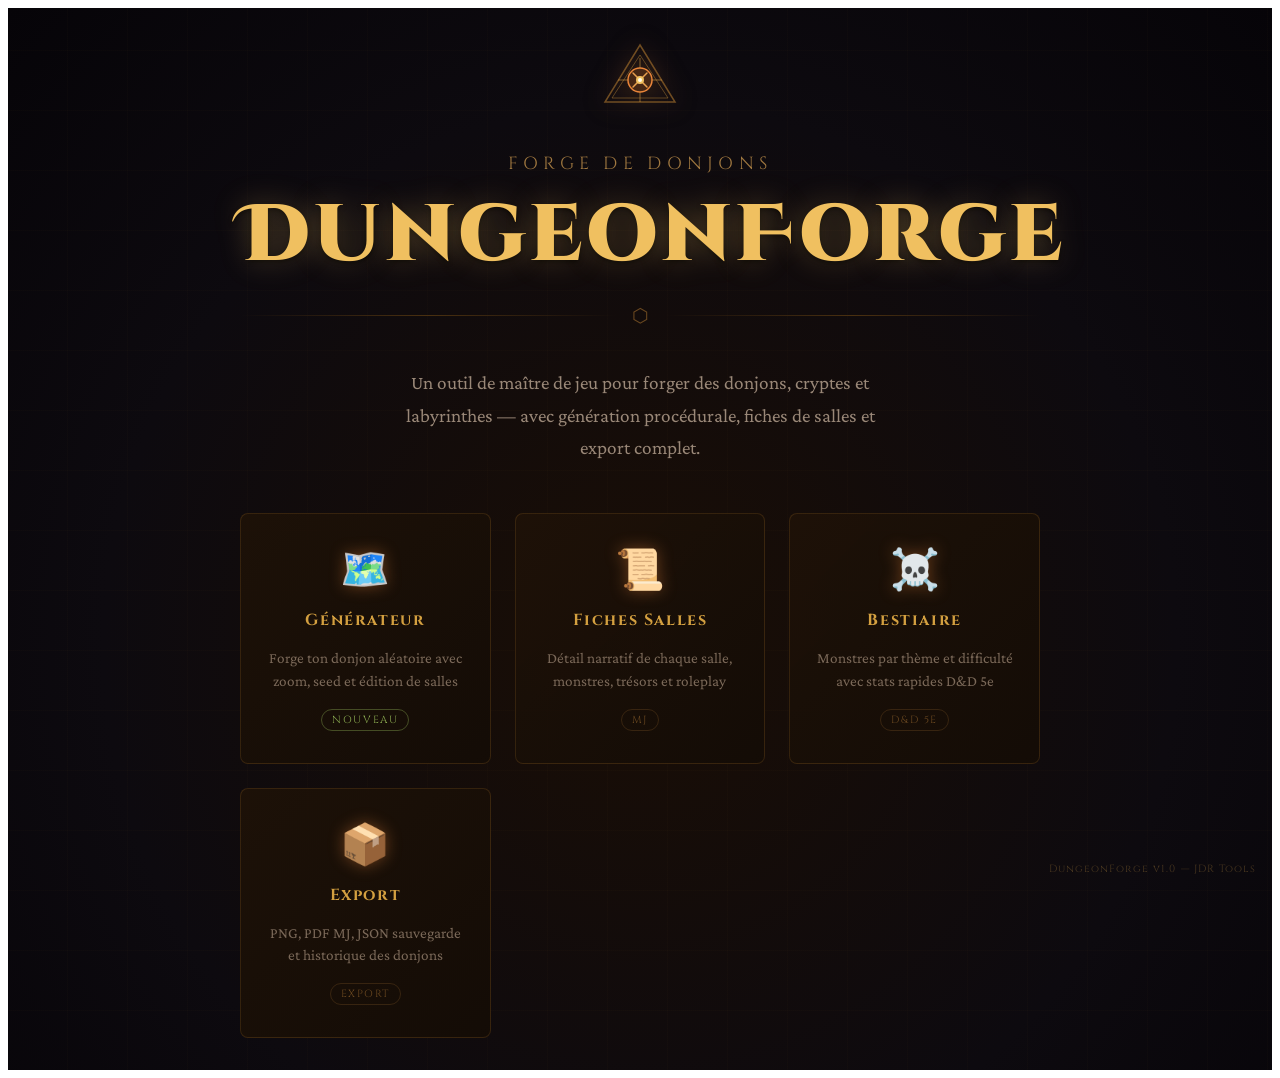
==== index.html @ 5694c63f "Add files via upload" ====
<!DOCTYPE html>
<html lang="fr">
<head>
<meta charset="UTF-8">
<meta name="viewport" content="width=device-width, initial-scale=1.0">
<title>DungeonForge — Générateur de Donjons JDR</title>
<link rel="preconnect" href="https://fonts.googleapis.com">
<link href="https://fonts.googleapis.com/css2?family=Cinzel+Decorative:wght@400;700;900&family=Cinzel:wght@400;600;700&family=Crimson+Pro:ital,wght@0,300;0,400;0,600;1,300;1,400&display=swap" rel="stylesheet">
<link rel="stylesheet" href="css/shared.css">
<style>
.hero {
  min-height: 100vh;
  display: flex;
  flex-direction: column;
  align-items: center;
  justify-content: center;
  position: relative;
  overflow: hidden;
  padding: 2rem;
}

.hero-bg {
  position: absolute; inset: 0;
  background: radial-gradient(ellipse at 50% 60%, #1a0e05 0%, #0d0a0f 60%, #060408 100%);
  z-index: 0;
}

.rune-grid {
  position: absolute; inset: 0;
  background-image: 
    repeating-linear-gradient(0deg, transparent, transparent 59px, rgba(180,120,40,0.04) 60px),
    repeating-linear-gradient(90deg, transparent, transparent 59px, rgba(180,120,40,0.04) 60px);
  z-index: 1;
}

.ember-particles {
  position: absolute; inset: 0; z-index: 2; pointer-events: none;
  overflow: hidden;
}

.ember {
  position: absolute;
  bottom: -10px;
  width: 2px; height: 2px;
  background: #e8853a;
  border-radius: 50%;
  box-shadow: 0 0 4px 1px rgba(232,133,58,0.6);
  animation: rise var(--dur, 6s) var(--delay, 0s) ease-in infinite;
  opacity: 0;
}

@keyframes rise {
  0% { transform: translateY(0) translateX(0) scale(1); opacity: 0; }
  10% { opacity: 1; }
  90% { opacity: 0.5; }
  100% { transform: translateY(-100vh) translateX(var(--drift,20px)) scale(0.3); opacity: 0; }
}

.hero-content {
  position: relative; z-index: 10;
  text-align: center;
  max-width: 800px;
}

.forge-icon {
  width: 80px; height: 80px;
  margin: 0 auto 2rem;
  position: relative;
}

.forge-icon svg {
  width: 100%; height: 100%;
  filter: drop-shadow(0 0 12px rgba(232,133,58,0.5));
}

.hero-title {
  font-family: 'Cinzel Decorative', serif;
  font-size: clamp(2.5rem, 7vw, 5rem);
  font-weight: 900;
  color: #f0c060;
  letter-spacing: 0.05em;
  line-height: 1.1;
  margin: 0 0 0.5rem;
  text-shadow: 0 0 30px rgba(240,192,96,0.3), 0 2px 4px rgba(0,0,0,0.8);
}

.hero-subtitle {
  font-family: 'Cinzel', serif;
  font-size: clamp(0.85rem, 2vw, 1.1rem);
  color: #a07840;
  letter-spacing: 0.3em;
  text-transform: uppercase;
  margin: 0 0 1rem;
}

.hero-desc {
  font-family: 'Crimson Pro', serif;
  font-size: 1.2rem;
  color: #9a8878;
  line-height: 1.7;
  margin: 0 0 3rem;
  max-width: 520px;
  margin-left: auto; margin-right: auto;
}

.divider-rune {
  display: flex; align-items: center; gap: 1rem;
  margin: 1.5rem 0 2.5rem;
}

.divider-rune::before, .divider-rune::after {
  content: '';
  flex: 1;
  height: 1px;
  background: linear-gradient(90deg, transparent, #4a3010, transparent);
}

.divider-rune span {
  color: #6a4820;
  font-size: 1.2rem;
}

.nav-cards {
  display: grid;
  grid-template-columns: repeat(auto-fit, minmax(220px, 1fr));
  gap: 1.5rem;
  width: 100%;
  max-width: 900px;
}

.nav-card {
  background: linear-gradient(135deg, rgba(30,18,8,0.95), rgba(20,12,6,0.98));
  border: 1px solid rgba(180,120,40,0.2);
  border-radius: 8px;
  padding: 2rem 1.5rem;
  text-decoration: none;
  display: flex; flex-direction: column; align-items: center; gap: 1rem;
  position: relative; overflow: hidden;
  transition: all 0.3s ease;
  cursor: pointer;
}

.nav-card::before {
  content: '';
  position: absolute; inset: 0;
  background: linear-gradient(135deg, rgba(240,192,96,0.03), transparent);
  opacity: 0;
  transition: opacity 0.3s;
}

.nav-card:hover {
  border-color: rgba(240,192,96,0.4);
  transform: translateY(-4px);
  box-shadow: 0 8px 32px rgba(232,133,58,0.15);
}

.nav-card:hover::before { opacity: 1; }

.card-icon {
  font-size: 2.5rem;
  filter: drop-shadow(0 0 8px rgba(232,133,58,0.4));
}

.card-title {
  font-family: 'Cinzel', serif;
  font-size: 1rem;
  font-weight: 700;
  color: #d4a040;
  letter-spacing: 0.1em;
  text-align: center;
}

.card-desc {
  font-family: 'Crimson Pro', serif;
  font-size: 0.95rem;
  color: #7a6858;
  text-align: center;
  line-height: 1.5;
}

.card-tag {
  font-family: 'Cinzel', serif;
  font-size: 0.65rem;
  letter-spacing: 0.15em;
  color: #6a4820;
  text-transform: uppercase;
  border: 1px solid rgba(106,72,32,0.4);
  padding: 3px 10px;
  border-radius: 20px;
}

.card-tag.new {
  color: #8aaa50;
  border-color: rgba(138,170,80,0.4);
}

.version-badge {
  position: fixed; bottom: 1.5rem; right: 1.5rem;
  font-family: 'Cinzel', serif;
  font-size: 0.65rem;
  color: #4a3820;
  letter-spacing: 0.1em;
  z-index: 100;
}
</style>
</head>
<body>
<div class="hero">
  <div class="hero-bg"></div>
  <div class="rune-grid"></div>
  <div class="ember-particles" id="embers"></div>

  <div class="hero-content">
    <div class="forge-icon">
      <svg viewBox="0 0 80 80" fill="none" xmlns="http://www.w3.org/2000/svg">
        <polygon points="40,5 75,62 5,62" fill="none" stroke="#b07830" stroke-width="1.5" opacity="0.6"/>
        <polygon points="40,15 68,58 12,58" fill="none" stroke="#d09840" stroke-width="1" opacity="0.4"/>
        <circle cx="40" cy="40" r="12" fill="rgba(200,100,30,0.2)" stroke="#e8853a" stroke-width="1.5"/>
        <path d="M40 28 L40 18 M28 40 L18 40 M52 40 L62 40 M40 52 L40 62" stroke="#d09840" stroke-width="1" opacity="0.6"/>
        <path d="M33 33 L47 47 M47 33 L33 47" stroke="#e8a050" stroke-width="1.5" stroke-linecap="round"/>
        <circle cx="40" cy="40" r="4" fill="#f0c060"/>
        <circle cx="40" cy="40" r="2" fill="#fff8e8"/>
      </svg>
    </div>

    <div class="hero-subtitle">Forge de Donjons</div>
    <h1 class="hero-title">DungeonForge</h1>
    <div class="divider-rune"><span>⬡</span></div>
    <p class="hero-desc">
      Un outil de maître de jeu pour forger des donjons, cryptes et labyrinthes — 
      avec génération procédurale, fiches de salles et export complet.
    </p>

    <div class="nav-cards">
      <a class="nav-card" href="pages/generator.html">
        <span class="card-icon">🗺️</span>
        <div class="card-title">Générateur</div>
        <div class="card-desc">Forge ton donjon aléatoire avec zoom, seed et édition de salles</div>
        <span class="card-tag new">Nouveau</span>
      </a>
      <a class="nav-card" href="pages/rooms.html">
        <span class="card-icon">📜</span>
        <div class="card-title">Fiches Salles</div>
        <div class="card-desc">Détail narratif de chaque salle, monstres, trésors et roleplay</div>
        <span class="card-tag">MJ</span>
      </a>
      <a class="nav-card" href="pages/bestiary.html">
        <span class="card-icon">☠️</span>
        <div class="card-title">Bestiaire</div>
        <div class="card-desc">Monstres par thème et difficulté avec stats rapides D&D 5e</div>
        <span class="card-tag">D&D 5e</span>
      </a>
      <a class="nav-card" href="pages/export.html">
        <span class="card-icon">📦</span>
        <div class="card-title">Export</div>
        <div class="card-desc">PNG, PDF MJ, JSON sauvegarde et historique des donjons</div>
        <span class="card-tag">Export</span>
      </a>
    </div>
  </div>
</div>

<div class="version-badge">DungeonForge v1.0 — JDR Tools</div>

<script>
// Ember particles
const container = document.getElementById('embers');
for(let i=0; i<25; i++){
  const e = document.createElement('div');
  e.className = 'ember';
  e.style.cssText = `left:${Math.random()*100}%;--dur:${4+Math.random()*8}s;--delay:${Math.random()*8}s;--drift:${(Math.random()-0.5)*60}px;opacity:0;width:${1+Math.random()*2}px;height:${1+Math.random()*2}px;`;
  container.appendChild(e);
}
</script>
</body>
</html>
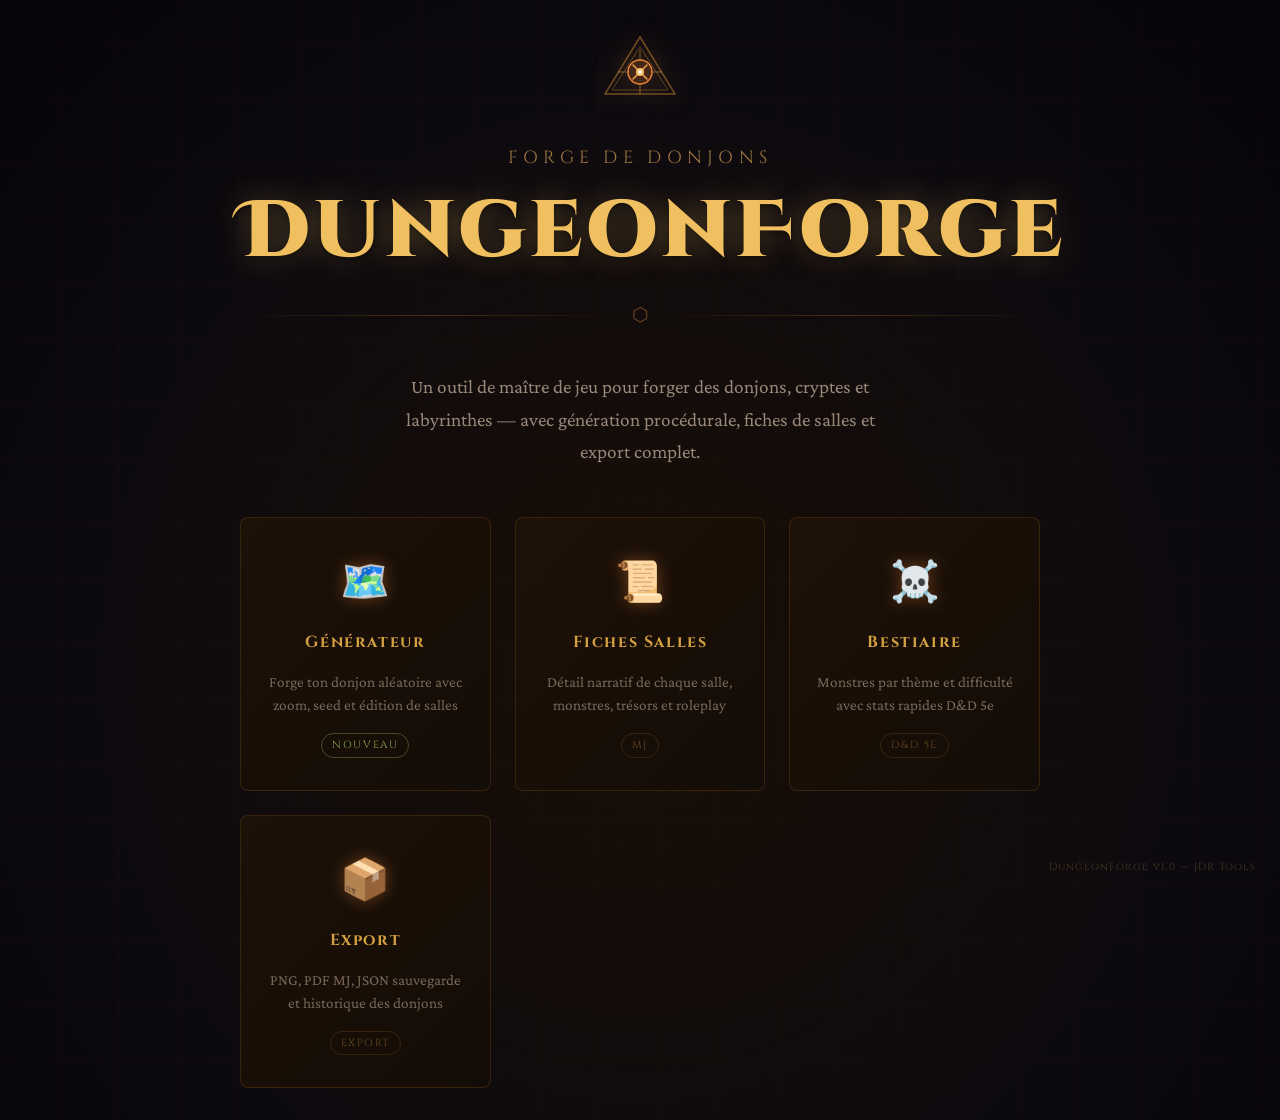
==== commit 9b071171: "Add files via upload" ====
--- a/index.html
+++ b/index.html
@@ -6,7 +6,7 @@
 <title>DungeonForge — Générateur de Donjons JDR</title>
 <link rel="preconnect" href="https://fonts.googleapis.com">
 <link href="https://fonts.googleapis.com/css2?family=Cinzel+Decorative:wght@400;700;900&family=Cinzel:wght@400;600;700&family=Crimson+Pro:ital,wght@0,300;0,400;0,600;1,300;1,400&display=swap" rel="stylesheet">
-<link rel="stylesheet" href="css/shared.css">
+<link rel="stylesheet" href="shared.css">
 <style>
 .hero {
   min-height: 100vh;
@@ -232,25 +232,25 @@
     </p>
 
     <div class="nav-cards">
-      <a class="nav-card" href="pages/generator.html">
+      <a class="nav-card" href="generator.html">
         <span class="card-icon">🗺️</span>
         <div class="card-title">Générateur</div>
         <div class="card-desc">Forge ton donjon aléatoire avec zoom, seed et édition de salles</div>
         <span class="card-tag new">Nouveau</span>
       </a>
-      <a class="nav-card" href="pages/rooms.html">
+      <a class="nav-card" href="rooms.html">
         <span class="card-icon">📜</span>
         <div class="card-title">Fiches Salles</div>
         <div class="card-desc">Détail narratif de chaque salle, monstres, trésors et roleplay</div>
         <span class="card-tag">MJ</span>
       </a>
-      <a class="nav-card" href="pages/bestiary.html">
+      <a class="nav-card" href="bestiary.html">
         <span class="card-icon">☠️</span>
         <div class="card-title">Bestiaire</div>
         <div class="card-desc">Monstres par thème et difficulté avec stats rapides D&D 5e</div>
         <span class="card-tag">D&D 5e</span>
       </a>
-      <a class="nav-card" href="pages/export.html">
+      <a class="nav-card" href="export.html">
         <span class="card-icon">📦</span>
         <div class="card-title">Export</div>
         <div class="card-desc">PNG, PDF MJ, JSON sauvegarde et historique des donjons</div>
--- a/shared.css
+++ b/shared.css
@@ -0,0 +1,353 @@
+/* DungeonForge — Shared Styles */
+@import url('https://fonts.googleapis.com/css2?family=Cinzel+Decorative:wght@400;700;900&family=Cinzel:wght@400;600;700&family=Crimson+Pro:ital,wght@0,300;0,400;0,600;1,300;1,400&display=swap');
+
+*, *::before, *::after { box-sizing: border-box; margin: 0; padding: 0; }
+
+:root {
+  --bg: #0a0705;
+  --bg2: #110d07;
+  --bg3: #1a1208;
+  --bg-card: rgba(22,15,8,0.97);
+  --gold: #d4a040;
+  --gold-bright: #f0c060;
+  --gold-dim: #7a5820;
+  --ember: #e8853a;
+  --ember-dim: #a05020;
+  --stone: #4a4040;
+  --stone-light: #6a5a50;
+  --text: #c8b898;
+  --text-dim: #7a6858;
+  --text-muted: #4a3a2a;
+  --border: rgba(180,120,40,0.18);
+  --border-bright: rgba(240,192,96,0.35);
+  --success: #5a8a3a;
+  --danger: #8a3a3a;
+  --radius: 6px;
+  --radius-lg: 10px;
+}
+
+html { scroll-behavior: smooth; }
+
+body {
+  background: var(--bg);
+  color: var(--text);
+  font-family: 'Crimson Pro', Georgia, serif;
+  line-height: 1.6;
+  min-height: 100vh;
+}
+
+/* Scrollbar */
+::-webkit-scrollbar { width: 6px; }
+::-webkit-scrollbar-track { background: var(--bg2); }
+::-webkit-scrollbar-thumb { background: var(--gold-dim); border-radius: 3px; }
+
+/* Nav */
+.site-nav {
+  position: sticky; top: 0; z-index: 200;
+  background: rgba(10,7,5,0.97);
+  border-bottom: 1px solid var(--border);
+  padding: 0 1.5rem;
+  display: flex; align-items: center; gap: 0;
+  height: 52px;
+  backdrop-filter: blur(8px);
+}
+
+.nav-logo {
+  font-family: 'Cinzel Decorative', serif;
+  font-size: 0.9rem;
+  color: var(--gold);
+  text-decoration: none;
+  letter-spacing: 0.05em;
+  margin-right: 2rem;
+  white-space: nowrap;
+  flex-shrink: 0;
+}
+
+.nav-links {
+  display: flex; gap: 0;
+  list-style: none;
+  flex: 1;
+  overflow-x: auto;
+}
+
+.nav-links a {
+  display: block;
+  padding: 0 1rem;
+  height: 52px;
+  line-height: 52px;
+  font-family: 'Cinzel', serif;
+  font-size: 0.72rem;
+  letter-spacing: 0.12em;
+  color: var(--text-dim);
+  text-decoration: none;
+  text-transform: uppercase;
+  white-space: nowrap;
+  transition: color 0.2s, background 0.2s;
+  border-bottom: 2px solid transparent;
+}
+
+.nav-links a:hover { color: var(--gold); }
+.nav-links a.active {
+  color: var(--gold-bright);
+  border-bottom-color: var(--ember);
+}
+
+/* Page layout */
+.page-layout {
+  display: grid;
+  grid-template-columns: 280px 1fr;
+  min-height: calc(100vh - 52px);
+}
+
+.sidebar {
+  background: var(--bg2);
+  border-right: 1px solid var(--border);
+  padding: 1.5rem;
+  overflow-y: auto;
+  position: sticky;
+  top: 52px;
+  height: calc(100vh - 52px);
+}
+
+.main-content {
+  padding: 1.5rem;
+  overflow: hidden;
+}
+
+/* Section headings */
+.section-label {
+  font-family: 'Cinzel', serif;
+  font-size: 0.65rem;
+  letter-spacing: 0.25em;
+  text-transform: uppercase;
+  color: var(--gold-dim);
+  margin-bottom: 0.75rem;
+  padding-bottom: 0.5rem;
+  border-bottom: 1px solid var(--border);
+}
+
+/* Controls */
+.ctrl-block { margin-bottom: 1.25rem; }
+.ctrl-block label {
+  display: flex; justify-content: space-between; align-items: center;
+  font-family: 'Cinzel', serif;
+  font-size: 0.7rem;
+  letter-spacing: 0.1em;
+  text-transform: uppercase;
+  color: var(--text-dim);
+  margin-bottom: 6px;
+}
+
+.ctrl-block label .val {
+  font-family: 'Crimson Pro', serif;
+  font-size: 0.85rem;
+  letter-spacing: 0;
+  text-transform: none;
+  color: var(--gold);
+  font-weight: 600;
+}
+
+select {
+  width: 100%;
+  background: rgba(15,10,5,0.9);
+  border: 1px solid var(--border);
+  border-radius: var(--radius);
+  color: var(--text);
+  font-family: 'Crimson Pro', serif;
+  font-size: 0.95rem;
+  padding: 7px 10px;
+  cursor: pointer;
+  outline: none;
+  transition: border-color 0.2s;
+  appearance: none;
+  background-image: url("data:image/svg+xml,%3Csvg xmlns='http://www.w3.org/2000/svg' width='10' height='6'%3E%3Cpath d='M0 0l5 6 5-6z' fill='%237a5820'/%3E%3C/svg%3E");
+  background-repeat: no-repeat;
+  background-position: right 10px center;
+  padding-right: 28px;
+}
+select:hover, select:focus { border-color: var(--border-bright); }
+select option { background: #1a1208; }
+
+input[type=range] {
+  width: 100%;
+  height: 4px;
+  background: var(--bg3);
+  border: 1px solid var(--border);
+  border-radius: 2px;
+  outline: none;
+  cursor: pointer;
+  accent-color: var(--ember);
+}
+
+input[type=text], input[type=number] {
+  width: 100%;
+  background: rgba(15,10,5,0.9);
+  border: 1px solid var(--border);
+  border-radius: var(--radius);
+  color: var(--text);
+  font-family: 'Crimson Pro', serif;
+  font-size: 0.95rem;
+  padding: 7px 10px;
+  outline: none;
+  transition: border-color 0.2s;
+}
+input[type=text]:focus, input[type=number]:focus { border-color: var(--border-bright); }
+
+/* Buttons */
+.btn {
+  font-family: 'Cinzel', serif;
+  font-size: 0.72rem;
+  letter-spacing: 0.12em;
+  text-transform: uppercase;
+  padding: 8px 16px;
+  border-radius: var(--radius);
+  border: 1px solid var(--border);
+  background: var(--bg3);
+  color: var(--text-dim);
+  cursor: pointer;
+  transition: all 0.2s;
+  white-space: nowrap;
+}
+.btn:hover { border-color: var(--border-bright); color: var(--gold); }
+.btn:active { transform: scale(0.97); }
+
+.btn-primary {
+  background: linear-gradient(135deg, #3a2008, #2a1804);
+  border-color: rgba(232,133,58,0.5);
+  color: var(--ember);
+}
+.btn-primary:hover {
+  background: linear-gradient(135deg, #4a2810, #3a2008);
+  border-color: var(--ember);
+  color: #f0a060;
+  box-shadow: 0 0 16px rgba(232,133,58,0.2);
+}
+
+.btn-group { display: flex; gap: 6px; flex-wrap: wrap; }
+
+/* Stats bar */
+.stat-bar {
+  display: flex; gap: 8px; flex-wrap: wrap;
+  padding: 10px 0;
+  border-top: 1px solid var(--border);
+  border-bottom: 1px solid var(--border);
+  margin-bottom: 1rem;
+}
+
+.stat-item {
+  display: flex; align-items: center; gap: 6px;
+  font-family: 'Cinzel', serif;
+  font-size: 0.65rem;
+  letter-spacing: 0.1em;
+  color: var(--text-muted);
+}
+
+.stat-item .stat-val {
+  font-family: 'Crimson Pro', serif;
+  font-size: 0.9rem;
+  font-weight: 600;
+  color: var(--gold);
+  letter-spacing: 0;
+}
+
+.stat-dot {
+  width: 8px; height: 8px;
+  border-radius: 50%;
+  flex-shrink: 0;
+}
+
+/* Cards */
+.df-card {
+  background: var(--bg-card);
+  border: 1px solid var(--border);
+  border-radius: var(--radius-lg);
+  padding: 1.25rem;
+  margin-bottom: 1rem;
+  transition: border-color 0.2s;
+}
+.df-card:hover { border-color: rgba(180,120,40,0.3); }
+
+/* Badges */
+.badge {
+  display: inline-block;
+  font-family: 'Cinzel', serif;
+  font-size: 0.6rem;
+  letter-spacing: 0.15em;
+  text-transform: uppercase;
+  padding: 2px 8px;
+  border-radius: 20px;
+  border: 1px solid;
+}
+
+.badge-gold { color: var(--gold); border-color: rgba(212,160,64,0.4); background: rgba(212,160,64,0.08); }
+.badge-ember { color: var(--ember); border-color: rgba(232,133,58,0.4); background: rgba(232,133,58,0.08); }
+.badge-green { color: #7aba4a; border-color: rgba(122,186,74,0.4); background: rgba(122,186,74,0.08); }
+.badge-red { color: #d05050; border-color: rgba(208,80,80,0.4); background: rgba(208,80,80,0.08); }
+.badge-purple { color: #b080e0; border-color: rgba(176,128,224,0.4); background: rgba(176,128,224,0.08); }
+.badge-grey { color: var(--stone-light); border-color: rgba(106,90,80,0.4); background: rgba(106,90,80,0.08); }
+
+/* Toast */
+.toast {
+  position: fixed; bottom: 1.5rem; right: 1.5rem; z-index: 999;
+  background: var(--bg-card);
+  border: 1px solid var(--border-bright);
+  border-radius: var(--radius-lg);
+  padding: 12px 20px;
+  font-family: 'Cinzel', serif;
+  font-size: 0.75rem;
+  letter-spacing: 0.08em;
+  color: var(--gold);
+  opacity: 0;
+  transform: translateY(10px);
+  transition: all 0.3s ease;
+  pointer-events: none;
+}
+.toast.show { opacity: 1; transform: translateY(0); }
+
+/* Tooltip */
+[data-tip] { position: relative; cursor: help; }
+[data-tip]::after {
+  content: attr(data-tip);
+  position: absolute; bottom: 125%; left: 50%; transform: translateX(-50%);
+  background: rgba(10,7,5,0.97);
+  border: 1px solid var(--border);
+  border-radius: var(--radius);
+  padding: 4px 10px;
+  font-family: 'Cinzel', serif;
+  font-size: 0.65rem;
+  letter-spacing: 0.08em;
+  color: var(--gold);
+  white-space: nowrap;
+  opacity: 0;
+  pointer-events: none;
+  transition: opacity 0.2s;
+  z-index: 100;
+}
+[data-tip]:hover::after { opacity: 1; }
+
+/* Decorative separator */
+.rune-sep {
+  display: flex; align-items: center; gap: 0.75rem;
+  margin: 1rem 0;
+  color: var(--text-muted);
+  font-size: 0.8rem;
+}
+.rune-sep::before, .rune-sep::after {
+  content: '';
+  flex: 1;
+  height: 1px;
+  background: var(--border);
+}
+
+/* Responsive */
+@media (max-width: 768px) {
+  .page-layout {
+    grid-template-columns: 1fr;
+  }
+  .sidebar {
+    position: static;
+    height: auto;
+    border-right: none;
+    border-bottom: 1px solid var(--border);
+  }
+}
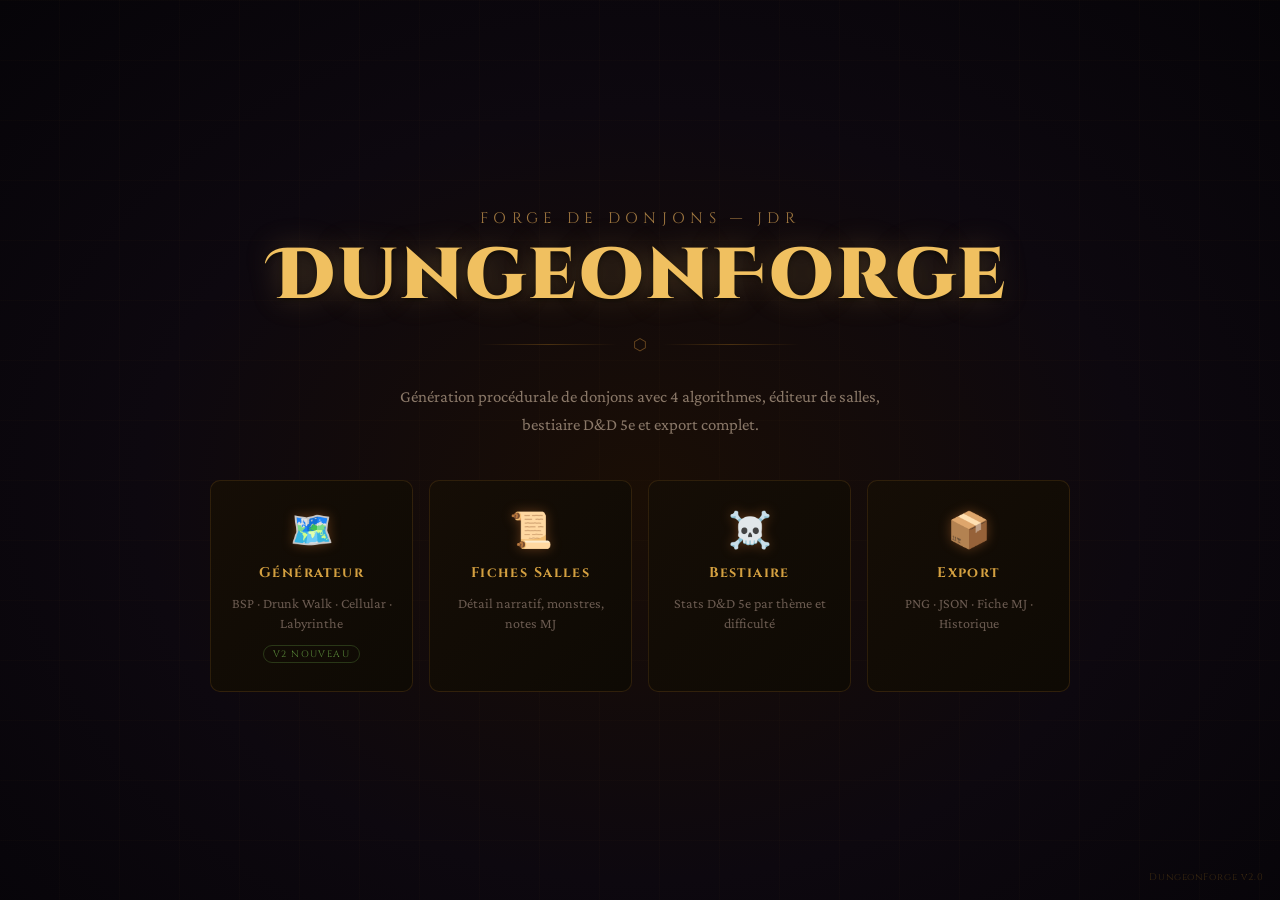
==== commit ba6077f2: "Add files via upload" ====
--- a/index.html
+++ b/index.html
@@ -3,273 +3,80 @@
 <head>
 <meta charset="UTF-8">
 <meta name="viewport" content="width=device-width, initial-scale=1.0">
-<title>DungeonForge — Générateur de Donjons JDR</title>
+<title>DungeonForge v2</title>
 <link rel="preconnect" href="https://fonts.googleapis.com">
-<link href="https://fonts.googleapis.com/css2?family=Cinzel+Decorative:wght@400;700;900&family=Cinzel:wght@400;600;700&family=Crimson+Pro:ital,wght@0,300;0,400;0,600;1,300;1,400&display=swap" rel="stylesheet">
-<link rel="stylesheet" href="shared.css">
+<link href="https://fonts.googleapis.com/css2?family=Cinzel+Decorative:wght@700;900&family=Cinzel:wght@400;600;700&family=Crimson+Pro:ital,wght@0,300;0,400;0,600;1,400&display=swap" rel="stylesheet">
 <style>
-.hero {
-  min-height: 100vh;
-  display: flex;
-  flex-direction: column;
-  align-items: center;
-  justify-content: center;
-  position: relative;
-  overflow: hidden;
-  padding: 2rem;
-}
-
-.hero-bg {
-  position: absolute; inset: 0;
-  background: radial-gradient(ellipse at 50% 60%, #1a0e05 0%, #0d0a0f 60%, #060408 100%);
-  z-index: 0;
-}
-
-.rune-grid {
-  position: absolute; inset: 0;
-  background-image: 
-    repeating-linear-gradient(0deg, transparent, transparent 59px, rgba(180,120,40,0.04) 60px),
-    repeating-linear-gradient(90deg, transparent, transparent 59px, rgba(180,120,40,0.04) 60px);
-  z-index: 1;
-}
-
-.ember-particles {
-  position: absolute; inset: 0; z-index: 2; pointer-events: none;
-  overflow: hidden;
-}
-
-.ember {
-  position: absolute;
-  bottom: -10px;
-  width: 2px; height: 2px;
-  background: #e8853a;
-  border-radius: 50%;
-  box-shadow: 0 0 4px 1px rgba(232,133,58,0.6);
-  animation: rise var(--dur, 6s) var(--delay, 0s) ease-in infinite;
-  opacity: 0;
-}
-
-@keyframes rise {
-  0% { transform: translateY(0) translateX(0) scale(1); opacity: 0; }
-  10% { opacity: 1; }
-  90% { opacity: 0.5; }
-  100% { transform: translateY(-100vh) translateX(var(--drift,20px)) scale(0.3); opacity: 0; }
-}
-
-.hero-content {
-  position: relative; z-index: 10;
-  text-align: center;
-  max-width: 800px;
-}
-
-.forge-icon {
-  width: 80px; height: 80px;
-  margin: 0 auto 2rem;
-  position: relative;
-}
-
-.forge-icon svg {
-  width: 100%; height: 100%;
-  filter: drop-shadow(0 0 12px rgba(232,133,58,0.5));
-}
-
-.hero-title {
-  font-family: 'Cinzel Decorative', serif;
-  font-size: clamp(2.5rem, 7vw, 5rem);
-  font-weight: 900;
-  color: #f0c060;
-  letter-spacing: 0.05em;
-  line-height: 1.1;
-  margin: 0 0 0.5rem;
-  text-shadow: 0 0 30px rgba(240,192,96,0.3), 0 2px 4px rgba(0,0,0,0.8);
-}
-
-.hero-subtitle {
-  font-family: 'Cinzel', serif;
-  font-size: clamp(0.85rem, 2vw, 1.1rem);
-  color: #a07840;
-  letter-spacing: 0.3em;
-  text-transform: uppercase;
-  margin: 0 0 1rem;
-}
-
-.hero-desc {
-  font-family: 'Crimson Pro', serif;
-  font-size: 1.2rem;
-  color: #9a8878;
-  line-height: 1.7;
-  margin: 0 0 3rem;
-  max-width: 520px;
-  margin-left: auto; margin-right: auto;
-}
-
-.divider-rune {
-  display: flex; align-items: center; gap: 1rem;
-  margin: 1.5rem 0 2.5rem;
-}
-
-.divider-rune::before, .divider-rune::after {
-  content: '';
-  flex: 1;
-  height: 1px;
-  background: linear-gradient(90deg, transparent, #4a3010, transparent);
-}
-
-.divider-rune span {
-  color: #6a4820;
-  font-size: 1.2rem;
-}
-
-.nav-cards {
-  display: grid;
-  grid-template-columns: repeat(auto-fit, minmax(220px, 1fr));
-  gap: 1.5rem;
-  width: 100%;
-  max-width: 900px;
-}
-
-.nav-card {
-  background: linear-gradient(135deg, rgba(30,18,8,0.95), rgba(20,12,6,0.98));
-  border: 1px solid rgba(180,120,40,0.2);
-  border-radius: 8px;
-  padding: 2rem 1.5rem;
-  text-decoration: none;
-  display: flex; flex-direction: column; align-items: center; gap: 1rem;
-  position: relative; overflow: hidden;
-  transition: all 0.3s ease;
-  cursor: pointer;
-}
-
-.nav-card::before {
-  content: '';
-  position: absolute; inset: 0;
-  background: linear-gradient(135deg, rgba(240,192,96,0.03), transparent);
-  opacity: 0;
-  transition: opacity 0.3s;
-}
-
-.nav-card:hover {
-  border-color: rgba(240,192,96,0.4);
-  transform: translateY(-4px);
-  box-shadow: 0 8px 32px rgba(232,133,58,0.15);
-}
-
-.nav-card:hover::before { opacity: 1; }
-
-.card-icon {
-  font-size: 2.5rem;
-  filter: drop-shadow(0 0 8px rgba(232,133,58,0.4));
-}
-
-.card-title {
-  font-family: 'Cinzel', serif;
-  font-size: 1rem;
-  font-weight: 700;
-  color: #d4a040;
-  letter-spacing: 0.1em;
-  text-align: center;
-}
-
-.card-desc {
-  font-family: 'Crimson Pro', serif;
-  font-size: 0.95rem;
-  color: #7a6858;
-  text-align: center;
-  line-height: 1.5;
-}
-
-.card-tag {
-  font-family: 'Cinzel', serif;
-  font-size: 0.65rem;
-  letter-spacing: 0.15em;
-  color: #6a4820;
-  text-transform: uppercase;
-  border: 1px solid rgba(106,72,32,0.4);
-  padding: 3px 10px;
-  border-radius: 20px;
-}
-
-.card-tag.new {
-  color: #8aaa50;
-  border-color: rgba(138,170,80,0.4);
-}
-
-.version-badge {
-  position: fixed; bottom: 1.5rem; right: 1.5rem;
-  font-family: 'Cinzel', serif;
-  font-size: 0.65rem;
-  color: #4a3820;
-  letter-spacing: 0.1em;
-  z-index: 100;
-}
+*{box-sizing:border-box;margin:0;padding:0}
+body{background:#07050c;color:#c8b898;font-family:'Crimson Pro',serif;min-height:100vh;overflow:hidden}
+.hero{min-height:100vh;display:flex;flex-direction:column;align-items:center;justify-content:center;position:relative;padding:2rem}
+.hero-bg{position:absolute;inset:0;background:radial-gradient(ellipse at 50% 55%,#1a0e05 0%,#0d080f 55%,#060408 100%)}
+.grid{position:absolute;inset:0;background-image:repeating-linear-gradient(0deg,transparent,transparent 59px,rgba(180,120,40,.04) 60px),repeating-linear-gradient(90deg,transparent,transparent 59px,rgba(180,120,40,.04) 60px)}
+.embers{position:absolute;inset:0;pointer-events:none;overflow:hidden}
+.ember{position:absolute;bottom:-10px;border-radius:50%;background:#e8853a;box-shadow:0 0 4px 1px rgba(232,133,58,.5);animation:rise var(--d,6s) var(--dl,0s) ease-in infinite;opacity:0}
+@keyframes rise{0%{transform:translateY(0) translateX(0) scale(1);opacity:0}10%{opacity:1}90%{opacity:.4}100%{transform:translateY(-100vh) translateX(var(--dr,20px)) scale(.3);opacity:0}}
+.content{position:relative;z-index:10;text-align:center;max-width:860px;width:100%}
+.sub{font-family:'Cinzel',serif;font-size:clamp(.75rem,1.5vw,.95rem);letter-spacing:.35em;text-transform:uppercase;color:#a07840;margin-bottom:.5rem}
+h1{font-family:'Cinzel Decorative',serif;font-size:clamp(2.2rem,6vw,4.5rem);font-weight:900;color:#f0c060;letter-spacing:.04em;line-height:1.1;text-shadow:0 0 30px rgba(240,192,96,.25),0 2px 4px rgba(0,0,0,.8);margin-bottom:.5rem}
+.sep{display:flex;align-items:center;gap:1rem;margin:1.2rem auto 1.8rem;max-width:320px}
+.sep::before,.sep::after{content:'';flex:1;height:1px;background:linear-gradient(90deg,transparent,#4a3010,transparent)}
+.sep span{color:#6a4820}
+.desc{font-family:'Crimson Pro',serif;font-size:1.05rem;color:#8a7868;line-height:1.7;max-width:500px;margin:0 auto 2.5rem}
+.cards{display:grid;grid-template-columns:repeat(auto-fit,minmax(190px,1fr));gap:1rem;width:100%;max-width:860px}
+.card{background:linear-gradient(135deg,rgba(22,14,6,.97),rgba(14,10,4,.99));border:1px solid rgba(180,120,40,.18);border-radius:10px;padding:1.75rem 1.25rem;text-decoration:none;display:flex;flex-direction:column;align-items:center;gap:.75rem;position:relative;overflow:hidden;transition:all .3s;cursor:pointer}
+.card::before{content:'';position:absolute;inset:0;background:linear-gradient(135deg,rgba(240,192,96,.04),transparent);opacity:0;transition:opacity .3s}
+.card:hover{border-color:rgba(240,192,96,.38);transform:translateY(-4px);box-shadow:0 8px 28px rgba(232,133,58,.12)}
+.card:hover::before{opacity:1}
+.card-icon{font-size:2.2rem;filter:drop-shadow(0 0 6px rgba(232,133,58,.35))}
+.card-title{font-family:'Cinzel',serif;font-size:.88rem;font-weight:700;color:#d4a040;letter-spacing:.1em;text-align:center}
+.card-desc{font-family:'Crimson Pro',serif;font-size:.88rem;color:#6a5a50;text-align:center;line-height:1.4}
+.card-badge{font-family:'Cinzel',serif;font-size:.58rem;letter-spacing:.15em;color:#5a8a3a;border:1px solid rgba(90,138,58,.35);padding:2px 9px;border-radius:20px;text-transform:uppercase}
+.ver{position:fixed;bottom:1rem;right:1rem;font-family:'Cinzel',serif;font-size:.6rem;color:#3a2810;letter-spacing:.1em}
 </style>
 </head>
 <body>
 <div class="hero">
   <div class="hero-bg"></div>
-  <div class="rune-grid"></div>
-  <div class="ember-particles" id="embers"></div>
-
-  <div class="hero-content">
-    <div class="forge-icon">
-      <svg viewBox="0 0 80 80" fill="none" xmlns="http://www.w3.org/2000/svg">
-        <polygon points="40,5 75,62 5,62" fill="none" stroke="#b07830" stroke-width="1.5" opacity="0.6"/>
-        <polygon points="40,15 68,58 12,58" fill="none" stroke="#d09840" stroke-width="1" opacity="0.4"/>
-        <circle cx="40" cy="40" r="12" fill="rgba(200,100,30,0.2)" stroke="#e8853a" stroke-width="1.5"/>
-        <path d="M40 28 L40 18 M28 40 L18 40 M52 40 L62 40 M40 52 L40 62" stroke="#d09840" stroke-width="1" opacity="0.6"/>
-        <path d="M33 33 L47 47 M47 33 L33 47" stroke="#e8a050" stroke-width="1.5" stroke-linecap="round"/>
-        <circle cx="40" cy="40" r="4" fill="#f0c060"/>
-        <circle cx="40" cy="40" r="2" fill="#fff8e8"/>
-      </svg>
-    </div>
-
-    <div class="hero-subtitle">Forge de Donjons</div>
-    <h1 class="hero-title">DungeonForge</h1>
-    <div class="divider-rune"><span>⬡</span></div>
-    <p class="hero-desc">
-      Un outil de maître de jeu pour forger des donjons, cryptes et labyrinthes — 
-      avec génération procédurale, fiches de salles et export complet.
-    </p>
-
-    <div class="nav-cards">
-      <a class="nav-card" href="generator.html">
-        <span class="card-icon">🗺️</span>
+  <div class="grid"></div>
+  <div class="embers" id="embers"></div>
+  <div class="content">
+    <div class="sub">Forge de Donjons — JDR</div>
+    <h1>DungeonForge</h1>
+    <div class="sep"><span>⬡</span></div>
+    <p class="desc">Génération procédurale de donjons avec 4 algorithmes, éditeur de salles, bestiaire D&D 5e et export complet.</p>
+    <div class="cards">
+      <a class="card" href="generator.html">
+        <div class="card-icon">🗺️</div>
         <div class="card-title">Générateur</div>
-        <div class="card-desc">Forge ton donjon aléatoire avec zoom, seed et édition de salles</div>
-        <span class="card-tag new">Nouveau</span>
+        <div class="card-desc">BSP · Drunk Walk · Cellular · Labyrinthe</div>
+        <span class="card-badge">v2 Nouveau</span>
       </a>
-      <a class="nav-card" href="rooms.html">
-        <span class="card-icon">📜</span>
+      <a class="card" href="rooms.html">
+        <div class="card-icon">📜</div>
         <div class="card-title">Fiches Salles</div>
-        <div class="card-desc">Détail narratif de chaque salle, monstres, trésors et roleplay</div>
-        <span class="card-tag">MJ</span>
+        <div class="card-desc">Détail narratif, monstres, notes MJ</div>
       </a>
-      <a class="nav-card" href="bestiary.html">
-        <span class="card-icon">☠️</span>
+      <a class="card" href="bestiary.html">
+        <div class="card-icon">☠️</div>
         <div class="card-title">Bestiaire</div>
-        <div class="card-desc">Monstres par thème et difficulté avec stats rapides D&D 5e</div>
-        <span class="card-tag">D&D 5e</span>
+        <div class="card-desc">Stats D&D 5e par thème et difficulté</div>
       </a>
-      <a class="nav-card" href="export.html">
-        <span class="card-icon">📦</span>
+      <a class="card" href="export.html">
+        <div class="card-icon">📦</div>
         <div class="card-title">Export</div>
-        <div class="card-desc">PNG, PDF MJ, JSON sauvegarde et historique des donjons</div>
-        <span class="card-tag">Export</span>
+        <div class="card-desc">PNG · JSON · Fiche MJ · Historique</div>
       </a>
     </div>
   </div>
 </div>
-
-<div class="version-badge">DungeonForge v1.0 — JDR Tools</div>
-
+<div class="ver">DungeonForge v2.0</div>
 <script>
-// Ember particles
-const container = document.getElementById('embers');
-for(let i=0; i<25; i++){
-  const e = document.createElement('div');
-  e.className = 'ember';
-  e.style.cssText = `left:${Math.random()*100}%;--dur:${4+Math.random()*8}s;--delay:${Math.random()*8}s;--drift:${(Math.random()-0.5)*60}px;opacity:0;width:${1+Math.random()*2}px;height:${1+Math.random()*2}px;`;
-  container.appendChild(e);
+const c=document.getElementById('embers');
+for(let i=0;i<28;i++){
+  const e=document.createElement('div');e.className='ember';
+  const s=.8+Math.random()*2;
+  e.style.cssText=`left:${Math.random()*100}%;width:${s}px;height:${s}px;--d:${4+Math.random()*8}s;--dl:${Math.random()*8}s;--dr:${(Math.random()-.5)*60}px`;
+  c.appendChild(e);
 }
 </script>
 </body>
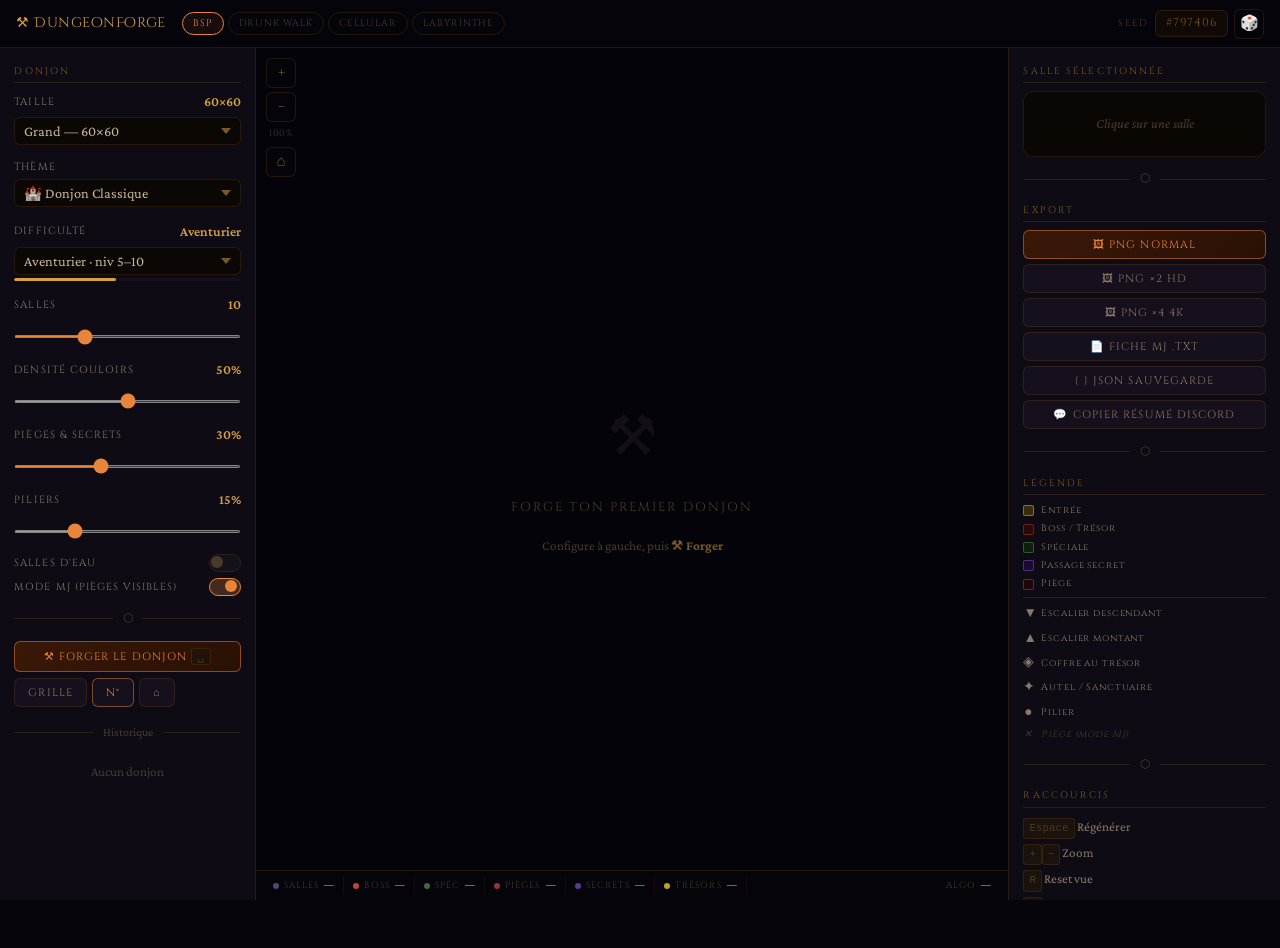
==== commit 220dc1ff: "Add files via upload" ====
--- a/index.html
+++ b/index.html
@@ -4,80 +4,189 @@
 <meta charset="UTF-8">
 <meta name="viewport" content="width=device-width, initial-scale=1.0">
 <title>DungeonForge v2</title>
-<link rel="preconnect" href="https://fonts.googleapis.com">
 <link href="https://fonts.googleapis.com/css2?family=Cinzel+Decorative:wght@700;900&family=Cinzel:wght@400;600;700&family=Crimson+Pro:ital,wght@0,300;0,400;0,600;1,400&display=swap" rel="stylesheet">
-<style>
-*{box-sizing:border-box;margin:0;padding:0}
-body{background:#07050c;color:#c8b898;font-family:'Crimson Pro',serif;min-height:100vh;overflow:hidden}
-.hero{min-height:100vh;display:flex;flex-direction:column;align-items:center;justify-content:center;position:relative;padding:2rem}
-.hero-bg{position:absolute;inset:0;background:radial-gradient(ellipse at 50% 55%,#1a0e05 0%,#0d080f 55%,#060408 100%)}
-.grid{position:absolute;inset:0;background-image:repeating-linear-gradient(0deg,transparent,transparent 59px,rgba(180,120,40,.04) 60px),repeating-linear-gradient(90deg,transparent,transparent 59px,rgba(180,120,40,.04) 60px)}
-.embers{position:absolute;inset:0;pointer-events:none;overflow:hidden}
-.ember{position:absolute;bottom:-10px;border-radius:50%;background:#e8853a;box-shadow:0 0 4px 1px rgba(232,133,58,.5);animation:rise var(--d,6s) var(--dl,0s) ease-in infinite;opacity:0}
-@keyframes rise{0%{transform:translateY(0) translateX(0) scale(1);opacity:0}10%{opacity:1}90%{opacity:.4}100%{transform:translateY(-100vh) translateX(var(--dr,20px)) scale(.3);opacity:0}}
-.content{position:relative;z-index:10;text-align:center;max-width:860px;width:100%}
-.sub{font-family:'Cinzel',serif;font-size:clamp(.75rem,1.5vw,.95rem);letter-spacing:.35em;text-transform:uppercase;color:#a07840;margin-bottom:.5rem}
-h1{font-family:'Cinzel Decorative',serif;font-size:clamp(2.2rem,6vw,4.5rem);font-weight:900;color:#f0c060;letter-spacing:.04em;line-height:1.1;text-shadow:0 0 30px rgba(240,192,96,.25),0 2px 4px rgba(0,0,0,.8);margin-bottom:.5rem}
-.sep{display:flex;align-items:center;gap:1rem;margin:1.2rem auto 1.8rem;max-width:320px}
-.sep::before,.sep::after{content:'';flex:1;height:1px;background:linear-gradient(90deg,transparent,#4a3010,transparent)}
-.sep span{color:#6a4820}
-.desc{font-family:'Crimson Pro',serif;font-size:1.05rem;color:#8a7868;line-height:1.7;max-width:500px;margin:0 auto 2.5rem}
-.cards{display:grid;grid-template-columns:repeat(auto-fit,minmax(190px,1fr));gap:1rem;width:100%;max-width:860px}
-.card{background:linear-gradient(135deg,rgba(22,14,6,.97),rgba(14,10,4,.99));border:1px solid rgba(180,120,40,.18);border-radius:10px;padding:1.75rem 1.25rem;text-decoration:none;display:flex;flex-direction:column;align-items:center;gap:.75rem;position:relative;overflow:hidden;transition:all .3s;cursor:pointer}
-.card::before{content:'';position:absolute;inset:0;background:linear-gradient(135deg,rgba(240,192,96,.04),transparent);opacity:0;transition:opacity .3s}
-.card:hover{border-color:rgba(240,192,96,.38);transform:translateY(-4px);box-shadow:0 8px 28px rgba(232,133,58,.12)}
-.card:hover::before{opacity:1}
-.card-icon{font-size:2.2rem;filter:drop-shadow(0 0 6px rgba(232,133,58,.35))}
-.card-title{font-family:'Cinzel',serif;font-size:.88rem;font-weight:700;color:#d4a040;letter-spacing:.1em;text-align:center}
-.card-desc{font-family:'Crimson Pro',serif;font-size:.88rem;color:#6a5a50;text-align:center;line-height:1.4}
-.card-badge{font-family:'Cinzel',serif;font-size:.58rem;letter-spacing:.15em;color:#5a8a3a;border:1px solid rgba(90,138,58,.35);padding:2px 9px;border-radius:20px;text-transform:uppercase}
-.ver{position:fixed;bottom:1rem;right:1rem;font-family:'Cinzel',serif;font-size:.6rem;color:#3a2810;letter-spacing:.1em}
-</style>
+<link rel="stylesheet" href="style.css">
+
 </head>
 <body>
-<div class="hero">
-  <div class="hero-bg"></div>
-  <div class="grid"></div>
-  <div class="embers" id="embers"></div>
-  <div class="content">
-    <div class="sub">Forge de Donjons — JDR</div>
-    <h1>DungeonForge</h1>
-    <div class="sep"><span>⬡</span></div>
-    <p class="desc">Génération procédurale de donjons avec 4 algorithmes, éditeur de salles, bestiaire D&D 5e et export complet.</p>
-    <div class="cards">
-      <a class="card" href="generator.html">
-        <div class="card-icon">🗺️</div>
-        <div class="card-title">Générateur</div>
-        <div class="card-desc">BSP · Drunk Walk · Cellular · Labyrinthe</div>
-        <span class="card-badge">v2 Nouveau</span>
-      </a>
-      <a class="card" href="rooms.html">
-        <div class="card-icon">📜</div>
-        <div class="card-title">Fiches Salles</div>
-        <div class="card-desc">Détail narratif, monstres, notes MJ</div>
-      </a>
-      <a class="card" href="bestiary.html">
-        <div class="card-icon">☠️</div>
-        <div class="card-title">Bestiaire</div>
-        <div class="card-desc">Stats D&D 5e par thème et difficulté</div>
-      </a>
-      <a class="card" href="export.html">
-        <div class="card-icon">📦</div>
-        <div class="card-title">Export</div>
-        <div class="card-desc">PNG · JSON · Fiche MJ · Historique</div>
-      </a>
+
+<!-- NAV -->
+<nav class="nav">
+  <span class="nav-logo">⚒ DungeonForge</span>
+  <div class="nav-algo" id="algo-nav">
+    <button class="algo-pill active" data-algo="bsp"      onclick="setAlgo(this)">BSP</button>
+    <button class="algo-pill"        data-algo="drunk"    onclick="setAlgo(this)">Drunk Walk</button>
+    <button class="algo-pill"        data-algo="cellular" onclick="setAlgo(this)">Cellular</button>
+    <button class="algo-pill"        data-algo="maze"     onclick="setAlgo(this)">Labyrinthe</button>
+  </div>
+  <div class="nav-seed-wrap">
+    <span class="seed-lbl">Seed</span>
+    <div class="seed-disp" id="seed-disp" title="Cliquer pour copier">#—</div>
+    <button class="mb" onclick="rerollSeed()" title="Nouveau seed">🎲</button>
+  </div>
+</nav>
+
+<!-- APP -->
+<div class="app">
+
+  <!-- ── LEFT SIDEBAR ── -->
+  <aside class="sidebar">
+    <div class="sec">Donjon</div>
+
+    <div class="ctrl">
+      <label>Taille <span class="v" id="v-sz">60×60</span></label>
+      <select id="sz" onchange="updSz()">
+        <option value="30">Petit — 30×30</option>
+        <option value="45">Moyen — 45×45</option>
+        <option value="60" selected>Grand — 60×60</option>
+        <option value="80">Épique — 80×80</option>
+        <option value="110">Colossal — 110×110</option>
+      </select>
+    </div>
+
+    <div class="ctrl">
+      <label>Thème</label>
+      <select id="theme">
+        <option value="dungeon">🏰 Donjon Classique</option>
+        <option value="crypt">⚰️ Crypte Maudite</option>
+        <option value="cave">🕳️ Caverne Naturelle</option>
+        <option value="fortress">⚒️ Forteresse Naine</option>
+        <option value="temple">🕍 Temple Oublié</option>
+      </select>
+    </div>
+
+    <div class="ctrl">
+      <label>Difficulté <span class="v" id="v-diff">Aventurier</span></label>
+      <select id="diff" onchange="updDiff()">
+        <option value="easy">Novice · niv 1–4</option>
+        <option value="medium" selected>Aventurier · niv 5–10</option>
+        <option value="hard">Héroïque · niv 11–16</option>
+        <option value="deadly">Légendaire · niv 17+</option>
+      </select>
+      <div class="diff-track"><div class="diff-fill" id="diff-fill" style="width:45%;background:#d4a040"></div></div>
+    </div>
+
+    <div class="ctrl">
+      <label>Salles <span class="v" id="v-rooms">10</span></label>
+      <input type="range" id="rooms" min="4" max="24" value="10" oninput="document.getElementById('v-rooms').textContent=this.value">
+    </div>
+
+    <div class="ctrl">
+      <label>Densité couloirs <span class="v" id="v-corr">50%</span></label>
+      <input type="range" id="corr" min="10" max="90" value="50" oninput="document.getElementById('v-corr').textContent=this.value+'%'">
+    </div>
+
+    <div class="ctrl">
+      <label>Pièges & secrets <span class="v" id="v-trap">30%</span></label>
+      <input type="range" id="trap" min="0" max="80" value="30" oninput="document.getElementById('v-trap').textContent=this.value+'%'">
+    </div>
+
+    <div class="ctrl">
+      <label>Piliers <span class="v" id="v-pillar">15%</span></label>
+      <input type="range" id="pillar" min="0" max="60" value="15" oninput="document.getElementById('v-pillar').textContent=this.value+'%'">
+    </div>
+
+    <div class="tog-row">
+      <span>Salles d'eau</span>
+      <label class="tog"><input type="checkbox" id="water"><div class="tog-track"></div><div class="tog-knob"></div></label>
+    </div>
+    <div class="tog-row">
+      <span>Mode MJ (pièges visibles)</span>
+      <label class="tog"><input type="checkbox" id="mj-mode" checked><div class="tog-track"></div><div class="tog-knob"></div></label>
+    </div>
+
+    <div class="sep-rune"><span>⬡</span></div>
+
+    <button class="btn btn-primary btn-full" onclick="generate()" style="margin-bottom:6px">
+      ⚒ Forger le donjon <span class="kbd">␣</span>
+    </button>
+    <div class="btn-row">
+      <button class="btn" id="btn-grid" onclick="toggleGrid()">Grille</button>
+      <button class="btn active" id="btn-num" onclick="toggleNums()">N°</button>
+      <button class="btn" onclick="resetView()" title="Reset vue">⌂</button>
+    </div>
+
+    <div class="sep-rune" style="margin-top:1rem"><span>Historique</span></div>
+    <div id="hist"></div>
+  </aside>
+
+  <!-- ── MAP ── -->
+  <div class="map-area" id="map-wrap">
+    <canvas id="mc"></canvas>
+
+    <div class="map-btns-tl">
+      <button class="mb" onclick="zoomIn()">+</button>
+      <button class="mb" onclick="zoomOut()">−</button>
+      <div class="zoom-pct" id="zoom-lbl">100%</div>
+      <button class="mb" onclick="resetView()" style="margin-top:2px" title="Reset">⌂</button>
+    </div>
+
+    <div class="mm-wrap" id="mm-wrap">
+      <canvas id="mm" width="110" height="110"></canvas>
+    </div>
+
+    <div class="statbar">
+      <div class="si"><div class="sd" style="background:#4a4a7a"></div><span class="sl">Salles</span><span class="sv" id="st-r">—</span></div>
+      <div class="si"><div class="sd" style="background:#c94040"></div><span class="sl">Boss</span><span class="sv" id="st-b">—</span></div>
+      <div class="si"><div class="sd" style="background:#3d6b3d"></div><span class="sl">Spéc</span><span class="sv" id="st-s">—</span></div>
+      <div class="si"><div class="sd" style="background:#8a3a3a"></div><span class="sl">Pièges</span><span class="sv" id="st-t">—</span></div>
+      <div class="si"><div class="sd" style="background:#5a3a8a"></div><span class="sl">Secrets</span><span class="sv" id="st-sc">—</span></div>
+      <div class="si"><div class="sd" style="background:#c0a020"></div><span class="sl">Trésors</span><span class="sv" id="st-tr">—</span></div>
+      <div class="si" style="margin-left:auto"><span class="sl">Algo</span><span class="sv" id="st-al">—</span></div>
+    </div>
+
+    <div class="placeholder" id="ph">
+      <div class="ph-icon">⚒</div>
+      <div class="ph-txt">Forge ton premier donjon</div>
+      <div class="ph-sub">Configure à gauche, puis <strong style="color:var(--gold3)">⚒ Forger</strong></div>
     </div>
   </div>
+
+  <!-- ── RIGHT SIDEBAR ── -->
+  <aside class="sidebar-right">
+    <div class="sec">Salle sélectionnée</div>
+    <div class="rpanel" id="rpanel"><div class="r-empty">Clique sur une salle</div></div>
+
+    <div class="sep-rune"><span>⬡</span></div>
+    <div class="sec">Export</div>
+    <div class="btn-row" style="flex-direction:column;gap:5px">
+      <button class="btn btn-primary btn-full" onclick="exportPNG(1)">🖼 PNG normal</button>
+      <button class="btn btn-full" onclick="exportPNG(2)">🖼 PNG ×2 HD</button>
+      <button class="btn btn-full" onclick="exportPNG(4)">🖼 PNG ×4 4K</button>
+      <button class="btn btn-full" onclick="exportTXT()">📄 Fiche MJ .txt</button>
+      <button class="btn btn-full" onclick="exportJSON()">{ } JSON sauvegarde</button>
+      <button class="btn btn-full" onclick="copyDiscord()">💬 Copier résumé Discord</button>
+    </div>
+
+    <div class="sep-rune" style="margin-top:.8rem"><span>⬡</span></div>
+    <div class="sec">Légende</div>
+    <div class="leg-item"><div class="leg-swatch" style="background:#3a2e08;border:1px solid rgba(240,192,96,.45)"></div>Entrée</div>
+    <div class="leg-item"><div class="leg-swatch" style="background:#2a0808;border:1px solid rgba(200,60,60,.45)"></div>Boss / Trésor</div>
+    <div class="leg-item"><div class="leg-swatch" style="background:#0f2010;border:1px solid rgba(80,160,80,.45)"></div>Spéciale</div>
+    <div class="leg-item"><div class="leg-swatch" style="background:#180a30;border:1px solid rgba(160,80,220,.45)"></div>Passage secret</div>
+    <div class="leg-item"><div class="leg-swatch" style="background:#200808;border:1px solid rgba(200,80,40,.45)"></div>Piège</div>
+    <div style="height:1px;background:var(--border);margin:5px 0"></div>
+    <div class="leg-item"><span style="font-size:.85rem;width:11px;text-align:center">▼</span>Escalier descendant</div>
+    <div class="leg-item"><span style="font-size:.85rem;width:11px;text-align:center">▲</span>Escalier montant</div>
+    <div class="leg-item"><span style="font-size:.85rem;width:11px;text-align:center">◈</span>Coffre au trésor</div>
+    <div class="leg-item"><span style="font-size:.85rem;width:11px;text-align:center">✦</span>Autel / Sanctuaire</div>
+    <div class="leg-item"><span style="font-size:.85rem;width:11px;text-align:center">●</span>Pilier</div>
+    <div class="leg-item" style="font-style:italic;color:var(--textm)"><span style="width:11px;text-align:center;display:inline-block">✕</span>Piège (mode MJ)</div>
+
+    <div class="sep-rune" style="margin-top:.8rem"><span>⬡</span></div>
+    <div class="sec">Raccourcis</div>
+    <div style="display:flex;flex-direction:column;gap:3px">
+      <div style="font-family:'Crimson Pro',serif;font-size:.82rem;color:var(--textd)"><span class="kbd">Espace</span> Régénérer</div>
+      <div style="font-family:'Crimson Pro',serif;font-size:.82rem;color:var(--textd)"><span class="kbd">+</span><span class="kbd">−</span> Zoom</div>
+      <div style="font-family:'Crimson Pro',serif;font-size:.82rem;color:var(--textd)"><span class="kbd">R</span> Reset vue</div>
+      <div style="font-family:'Crimson Pro',serif;font-size:.82rem;color:var(--textd)"><span class="kbd">G</span> Grille</div>
+      <div style="font-family:'Crimson Pro',serif;font-size:.82rem;color:var(--textd)">Molette = zoom · Drag = pan</div>
+    </div>
+  </aside>
 </div>
-<div class="ver">DungeonForge v2.0</div>
-<script>
-const c=document.getElementById('embers');
-for(let i=0;i<28;i++){
-  const e=document.createElement('div');e.className='ember';
-  const s=.8+Math.random()*2;
-  e.style.cssText=`left:${Math.random()*100}%;width:${s}px;height:${s}px;--d:${4+Math.random()*8}s;--dl:${Math.random()*8}s;--dr:${(Math.random()-.5)*60}px`;
-  c.appendChild(e);
-}
-</script>
+
+<div class="toast" id="toast"></div>
+
+<script src="dungeonforge.js"></script>
 </body>
 </html>
--- a/style.css
+++ b/style.css
@@ -0,0 +1,128 @@
+*,*::before,*::after{box-sizing:border-box;margin:0;padding:0}
+:root{
+  --bg:#07050c;--bg2:#0e0b14;--bg3:#160f1c;--bgc:rgba(18,12,24,.97);
+  --gold:#d4a040;--gold2:#f0c060;--gold3:#7a5820;
+  --ember:#e8853a;--ember2:#a05020;
+  --text:#c8b898;--textd:#8a7868;--textm:#4a3a2a;
+  --border:rgba(180,120,40,.16);--borderb:rgba(240,192,96,.35);
+  --r:6px;--rl:10px;
+}
+html,body{height:100%}
+body{background:var(--bg);color:var(--text);font-family:'Crimson Pro',Georgia,serif;line-height:1.6;overflow:hidden}
+::-webkit-scrollbar{width:5px}::-webkit-scrollbar-track{background:var(--bg2)}::-webkit-scrollbar-thumb{background:var(--gold3);border-radius:3px}
+
+/* ── NAV ── */
+.nav{position:fixed;top:0;left:0;right:0;z-index:300;height:48px;background:rgba(7,5,12,.97);border-bottom:1px solid var(--border);display:flex;align-items:center;padding:0 1rem;gap:1rem;backdrop-filter:blur(8px)}
+.nav-logo{font-family:'Cinzel Decorative',serif;font-size:.85rem;color:var(--gold);letter-spacing:.04em;white-space:nowrap}
+.nav-seed-wrap{margin-left:auto;display:flex;align-items:center;gap:6px;flex-shrink:0}
+.seed-lbl{font-family:'Cinzel',serif;font-size:.6rem;letter-spacing:.15em;color:var(--textm);text-transform:uppercase}
+.seed-disp{font-family:'Cinzel',serif;font-size:.72rem;letter-spacing:.1em;color:var(--gold3);background:rgba(20,12,4,.8);border:1px solid var(--border);border-radius:var(--r);padding:3px 10px;cursor:pointer;transition:border-color .2s;user-select:none}
+.seed-disp:hover{border-color:var(--borderb);color:var(--gold)}
+.nav-algo{display:flex;gap:4px}
+.algo-pill{font-family:'Cinzel',serif;font-size:.6rem;letter-spacing:.1em;text-transform:uppercase;padding:4px 10px;border-radius:20px;border:1px solid var(--border);background:transparent;color:var(--textm);cursor:pointer;transition:all .18s;white-space:nowrap}
+.algo-pill:hover{border-color:var(--gold3);color:var(--gold3)}
+.algo-pill.active{border-color:var(--ember);color:var(--ember);background:rgba(232,133,58,.07)}
+
+/* ── LAYOUT ── */
+.app{display:grid;grid-template-columns:256px 1fr 272px;height:calc(100vh - 48px);margin-top:48px}
+.sidebar{background:var(--bg2);border-right:1px solid var(--border);overflow-y:auto;padding:1rem .9rem}
+.sidebar-right{background:var(--bg2);border-left:1px solid var(--border);overflow-y:auto;padding:1rem .9rem}
+.map-area{position:relative;background:#04030a;overflow:hidden;cursor:grab}
+.map-area:active{cursor:grabbing}
+#mc{position:absolute;top:0;left:0;image-rendering:pixelated;transform-origin:0 0}
+
+/* ── CONTROLS ── */
+.sec{font-family:'Cinzel',serif;font-size:.6rem;letter-spacing:.22em;text-transform:uppercase;color:var(--gold3);margin:.9rem 0 .5rem;padding-bottom:3px;border-bottom:1px solid var(--border)}
+.sec:first-child{margin-top:0}
+.ctrl{margin-bottom:.85rem}
+.ctrl>label{display:flex;justify-content:space-between;align-items:center;font-family:'Cinzel',serif;font-size:.65rem;letter-spacing:.1em;text-transform:uppercase;color:var(--textd);margin-bottom:4px}
+.ctrl>label .v{font-family:'Crimson Pro',serif;font-size:.85rem;letter-spacing:0;text-transform:none;color:var(--gold);font-weight:600}
+select{width:100%;background:rgba(12,8,4,.95);border:1px solid var(--border);border-radius:var(--r);color:var(--text);font-family:'Crimson Pro',serif;font-size:.9rem;padding:5px 28px 5px 9px;outline:none;transition:border-color .2s;appearance:none;background-image:url("data:image/svg+xml,%3Csvg xmlns='http://www.w3.org/2000/svg' width='10' height='6'%3E%3Cpath d='M0 0l5 6 5-6z' fill='%237a5820'/%3E%3C/svg%3E");background-repeat:no-repeat;background-position:right 9px center}
+select:focus,select:hover{border-color:var(--borderb)}
+select option{background:#160e08}
+input[type=range]{width:100%;height:3px;background:var(--bg3);border:none;border-radius:2px;outline:none;cursor:pointer;accent-color:var(--ember);margin-top:2px}
+input[type=text],input[type=number]{width:100%;background:rgba(12,8,4,.95);border:1px solid var(--border);border-radius:var(--r);color:var(--text);font-family:'Crimson Pro',serif;font-size:.9rem;padding:5px 9px;outline:none;transition:border-color .2s}
+input[type=text]:focus,input[type=number]:focus{border-color:var(--borderb)}
+.diff-track{height:3px;background:var(--bg3);border-radius:2px;margin-top:3px;overflow:hidden}
+.diff-fill{height:100%;border-radius:2px;transition:width .3s,background .3s}
+
+/* ── BUTTONS ── */
+.btn{font-family:'Cinzel',serif;font-size:.68rem;letter-spacing:.1em;text-transform:uppercase;padding:6px 13px;border-radius:var(--r);border:1px solid var(--border);background:var(--bg3);color:var(--textd);cursor:pointer;transition:all .18s;white-space:nowrap}
+.btn:hover{border-color:var(--borderb);color:var(--gold)}.btn:active{transform:scale(.97)}
+.btn.active{border-color:rgba(232,133,58,.5);color:var(--ember)}
+.btn-primary{background:linear-gradient(135deg,#3a1808,#2a1004);border-color:rgba(232,133,58,.5);color:var(--ember)}
+.btn-primary:hover{background:linear-gradient(135deg,#4a2010,#3a1808);border-color:var(--ember);color:#f0a060;box-shadow:0 0 14px rgba(232,133,58,.18)}
+.btn-row{display:flex;gap:5px;flex-wrap:wrap}
+.btn-full{width:100%;justify-content:center;text-align:center;display:block}
+.sep-rune{display:flex;align-items:center;gap:.6rem;margin:.8rem 0;color:var(--textm);font-size:.75rem}
+.sep-rune::before,.sep-rune::after{content:'';flex:1;height:1px;background:var(--border)}
+
+/* ── TOGGLE ── */
+.tog-row{display:flex;align-items:center;justify-content:space-between;margin-bottom:6px}
+.tog-row span{font-family:'Cinzel',serif;font-size:.64rem;letter-spacing:.1em;text-transform:uppercase;color:var(--textd)}
+.tog{position:relative;width:32px;height:18px;cursor:pointer;flex-shrink:0}
+.tog input{opacity:0;width:0;height:0;position:absolute}
+.tog-track{position:absolute;inset:0;background:var(--bg3);border-radius:9px;border:1px solid var(--border);transition:background .2s,border-color .2s}
+.tog input:checked~.tog-track{background:rgba(232,133,58,.25);border-color:var(--ember)}
+.tog-knob{position:absolute;top:2px;left:2px;width:12px;height:12px;background:var(--textm);border-radius:50%;transition:transform .2s,background .2s}
+.tog input:checked~.tog-knob{transform:translateX(14px);background:var(--ember)}
+
+/* ── MAP OVERLAYS ── */
+.map-btns-tl{position:absolute;top:10px;left:10px;z-index:20;display:flex;flex-direction:column;gap:4px}
+.map-btns-tr{position:absolute;top:10px;right:10px;z-index:20;display:flex;flex-direction:column;gap:4px}
+.mb{width:30px;height:30px;background:rgba(7,5,12,.92);border:1px solid var(--border);border-radius:var(--r);color:var(--gold3);font-size:.95rem;cursor:pointer;display:flex;align-items:center;justify-content:center;transition:all .18s;font-family:'Cinzel',serif;line-height:1}
+.mb:hover{border-color:var(--borderb);color:var(--gold)}.mb.active{border-color:var(--ember);color:var(--ember)}
+.zoom-pct{font-family:'Cinzel',serif;font-size:.58rem;color:var(--textm);text-align:center;letter-spacing:.08em}
+.mm-wrap{position:absolute;bottom:40px;right:10px;z-index:20;background:rgba(4,3,10,.92);border:1px solid var(--border);border-radius:var(--r);padding:3px;display:none}
+#mm{display:block}
+
+/* ── STAT BAR ── */
+.statbar{position:absolute;bottom:0;left:0;right:0;z-index:20;background:rgba(7,5,12,.9);border-top:1px solid var(--border);display:flex;align-items:center;height:30px;padding:0 8px;overflow-x:auto;gap:0}
+.si{display:flex;align-items:center;gap:5px;padding:0 9px;border-right:1px solid rgba(80,60,30,.2);white-space:nowrap}
+.si:last-child{border-right:none;margin-left:auto}
+.sd{width:6px;height:6px;border-radius:50%;flex-shrink:0}
+.sl{font-family:'Cinzel',serif;font-size:.56rem;letter-spacing:.12em;color:var(--textm);text-transform:uppercase}
+.sv{font-family:'Cinzel',serif;font-size:.76rem;font-weight:700;color:var(--gold)}
+
+/* ── ROOM PANEL ── */
+.rpanel{background:rgba(10,7,4,.95);border:1px solid var(--border);border-radius:var(--rl);padding:.9rem;margin-top:.5rem}
+.r-empty{font-family:'Crimson Pro',serif;font-size:.85rem;color:var(--textm);text-align:center;font-style:italic;padding:.4rem 0}
+.r-num{font-family:'Cinzel Decorative',serif;font-size:1.3rem;color:var(--gold3);line-height:1;flex-shrink:0}
+.r-badge{display:inline-block;font-family:'Cinzel',serif;font-size:.56rem;letter-spacing:.14em;text-transform:uppercase;padding:2px 7px;border-radius:20px;border:1px solid}
+.b-gold{color:var(--gold);border-color:rgba(212,160,64,.4);background:rgba(212,160,64,.07)}
+.b-red{color:#d05050;border-color:rgba(208,80,80,.4);background:rgba(208,80,80,.07)}
+.b-green{color:#7aba4a;border-color:rgba(122,186,74,.4);background:rgba(122,186,74,.07)}
+.b-purple{color:#b080e0;border-color:rgba(176,128,224,.4);background:rgba(176,128,224,.07)}
+.b-ember{color:var(--ember);border-color:rgba(232,133,58,.4);background:rgba(232,133,58,.07)}
+.b-grey{color:var(--textd);border-color:rgba(100,90,80,.3);background:rgba(100,90,80,.05)}
+.r-row{display:flex;gap:6px;margin-bottom:5px;align-items:flex-start}
+.r-lbl{font-family:'Cinzel',serif;font-size:.58rem;letter-spacing:.12em;text-transform:uppercase;color:var(--textm);min-width:52px;padding-top:2px;flex-shrink:0}
+.r-val{font-family:'Crimson Pro',serif;font-size:.86rem;color:var(--text);flex:1;line-height:1.4}
+.r-note{width:100%;background:rgba(8,5,2,.8);border:1px solid rgba(80,60,30,.18);border-radius:var(--r);color:var(--textd);font-family:'Crimson Pro',serif;font-size:.86rem;padding:5px 7px;resize:vertical;min-height:46px;outline:none;transition:border-color .2s;margin-top:3px}
+.r-note:focus{border-color:var(--border)}
+.r-name-inp{width:100%;background:rgba(8,5,2,.8);border:1px solid rgba(80,60,30,.18);border-radius:var(--r);color:var(--gold);font-family:'Cinzel',serif;font-size:.75rem;letter-spacing:.06em;padding:3px 7px;outline:none;margin-bottom:6px;transition:border-color .2s}
+.r-name-inp:focus{border-color:var(--border)}
+
+/* ── HISTORY ── */
+.hi{padding:6px 9px;border:1px solid rgba(80,60,30,.22);border-radius:var(--r);margin-bottom:4px;cursor:pointer;transition:border-color .18s;display:flex;justify-content:space-between;align-items:center}
+.hi:hover{border-color:var(--gold3)}
+.hi-seed{font-family:'Cinzel',serif;font-size:.68rem;color:var(--gold3);letter-spacing:.08em}
+.hi-meta{font-family:'Crimson Pro',serif;font-size:.78rem;color:var(--textm)}
+
+/* ── LEGEND ── */
+.leg-item{display:flex;align-items:center;gap:7px;font-family:'Cinzel',serif;font-size:.6rem;letter-spacing:.09em;color:var(--textd);margin-bottom:3px}
+.leg-swatch{width:11px;height:11px;border-radius:2px;flex-shrink:0}
+
+/* ── TOAST ── */
+.toast{position:fixed;bottom:2.5rem;left:50%;transform:translateX(-50%) translateY(8px);z-index:999;background:var(--bgc);border:1px solid var(--borderb);border-radius:var(--rl);padding:9px 20px;font-family:'Cinzel',serif;font-size:.72rem;letter-spacing:.08em;color:var(--gold);opacity:0;transition:all .28s;pointer-events:none;white-space:nowrap}
+.toast.show{opacity:1;transform:translateX(-50%) translateY(0)}
+
+/* ── PLACEHOLDER ── */
+.placeholder{position:absolute;inset:0;display:flex;flex-direction:column;align-items:center;justify-content:center;gap:1rem;pointer-events:none}
+.placeholder .ph-icon{font-size:3.5rem;opacity:.07}
+.placeholder .ph-txt{font-family:'Cinzel',serif;font-size:.8rem;letter-spacing:.15em;color:var(--textm);text-transform:uppercase}
+.placeholder .ph-sub{font-family:'Crimson Pro',serif;font-size:.82rem;color:var(--textm)}
+.kbd{display:inline-block;background:rgba(30,20,10,.8);border:1px solid var(--border);border-radius:3px;padding:1px 5px;font-family:monospace;font-size:.68rem;color:var(--textm)}
+
+@media(max-width:960px){.app{grid-template-columns:220px 1fr}.sidebar-right{display:none}}
+@media(max-width:640px){.app{grid-template-columns:1fr}.sidebar{display:none}}
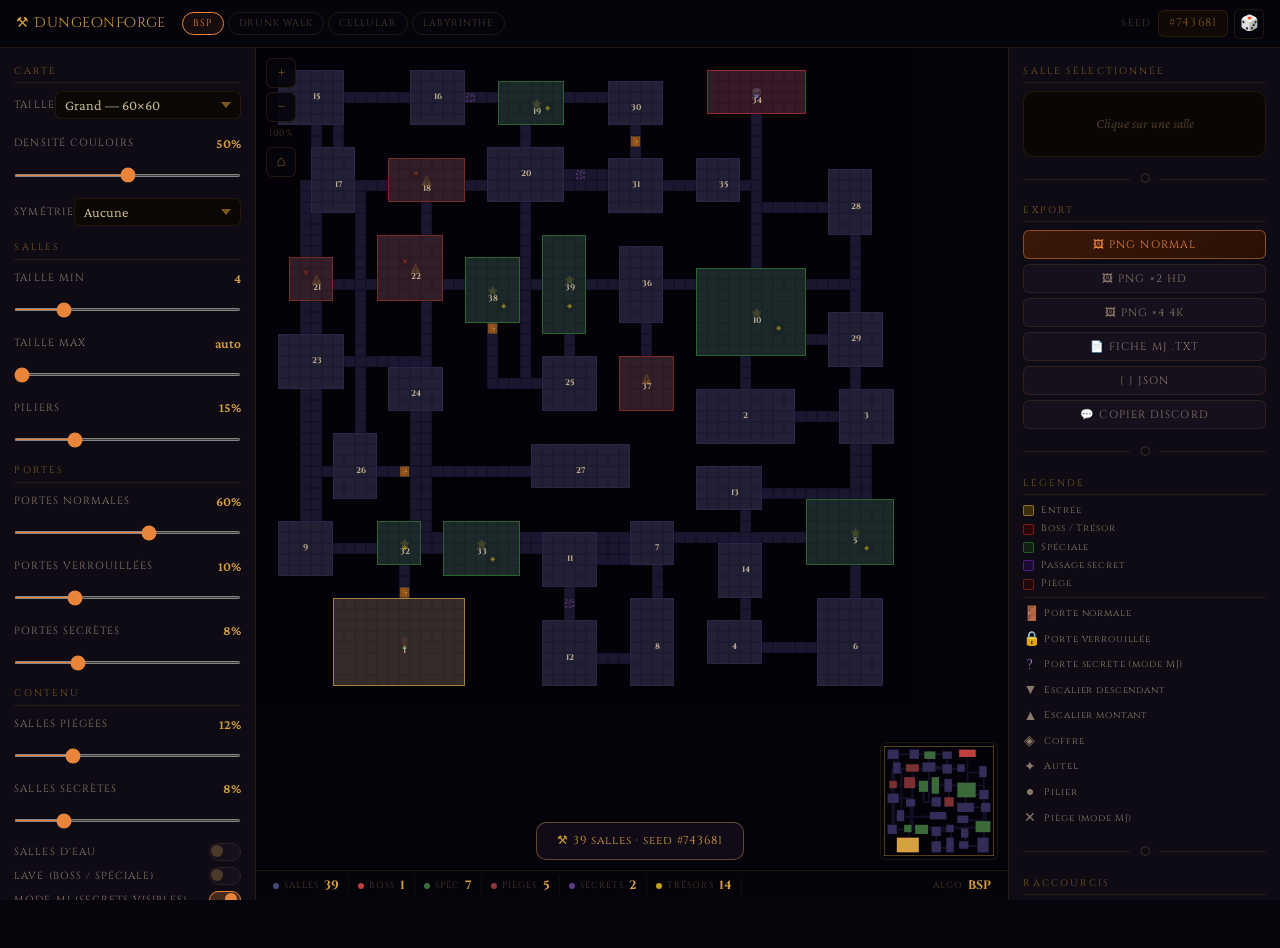
==== commit 24750e93: "Add files via upload" ====
--- a/index.html
+++ b/index.html
@@ -3,10 +3,9 @@
 <head>
 <meta charset="UTF-8">
 <meta name="viewport" content="width=device-width, initial-scale=1.0">
-<title>DungeonForge v2</title>
+<title>DungeonForge</title>
 <link href="https://fonts.googleapis.com/css2?family=Cinzel+Decorative:wght@700;900&family=Cinzel:wght@400;600;700&family=Crimson+Pro:ital,wght@0,300;0,400;0,600;1,400&display=swap" rel="stylesheet">
 <link rel="stylesheet" href="style.css">
-
 </head>
 <body>
 
@@ -22,92 +21,126 @@
   <div class="nav-seed-wrap">
     <span class="seed-lbl">Seed</span>
     <div class="seed-disp" id="seed-disp" title="Cliquer pour copier">#—</div>
-    <button class="mb" onclick="rerollSeed()" title="Nouveau seed">🎲</button>
+    <button class="mb" onclick="rerollSeed()" title="Nouveau seed + regénérer">🎲</button>
   </div>
 </nav>
 
-<!-- APP -->
 <div class="app">
 
   <!-- ── LEFT SIDEBAR ── -->
   <aside class="sidebar">
-    <div class="sec">Donjon</div>
-
-    <div class="ctrl">
-      <label>Taille <span class="v" id="v-sz">60×60</span></label>
-      <select id="sz" onchange="updSz()">
-        <option value="30">Petit — 30×30</option>
-        <option value="45">Moyen — 45×45</option>
-        <option value="60" selected>Grand — 60×60</option>
-        <option value="80">Épique — 80×80</option>
-        <option value="110">Colossal — 110×110</option>
-      </select>
-    </div>
-
-    <div class="ctrl">
-      <label>Thème</label>
-      <select id="theme">
-        <option value="dungeon">🏰 Donjon Classique</option>
-        <option value="crypt">⚰️ Crypte Maudite</option>
-        <option value="cave">🕳️ Caverne Naturelle</option>
-        <option value="fortress">⚒️ Forteresse Naine</option>
-        <option value="temple">🕍 Temple Oublié</option>
-      </select>
-    </div>
-
-    <div class="ctrl">
-      <label>Difficulté <span class="v" id="v-diff">Aventurier</span></label>
-      <select id="diff" onchange="updDiff()">
-        <option value="easy">Novice · niv 1–4</option>
-        <option value="medium" selected>Aventurier · niv 5–10</option>
-        <option value="hard">Héroïque · niv 11–16</option>
-        <option value="deadly">Légendaire · niv 17+</option>
-      </select>
-      <div class="diff-track"><div class="diff-fill" id="diff-fill" style="width:45%;background:#d4a040"></div></div>
-    </div>
-
-    <div class="ctrl">
-      <label>Salles <span class="v" id="v-rooms">10</span></label>
-      <input type="range" id="rooms" min="4" max="24" value="10" oninput="document.getElementById('v-rooms').textContent=this.value">
+
+    <div class="sec">Carte</div>
+
+    <div class="ctrl">
+      <label>Taille
+        <select id="sz">
+          <option value="30">Petit — 30×30</option>
+          <option value="45">Moyen — 45×45</option>
+          <option value="60" selected>Grand — 60×60</option>
+          <option value="80">Épique — 80×80</option>
+          <option value="110">Colossal — 110×110</option>
+        </select>
+      </label>
     </div>
 
     <div class="ctrl">
       <label>Densité couloirs <span class="v" id="v-corr">50%</span></label>
-      <input type="range" id="corr" min="10" max="90" value="50" oninput="document.getElementById('v-corr').textContent=this.value+'%'">
-    </div>
-
-    <div class="ctrl">
-      <label>Pièges & secrets <span class="v" id="v-trap">30%</span></label>
-      <input type="range" id="trap" min="0" max="80" value="30" oninput="document.getElementById('v-trap').textContent=this.value+'%'">
+      <input type="range" id="corr" min="10" max="90" value="50"
+             oninput="updLabel('v-corr',this.value,'%')">
+    </div>
+
+    <div class="ctrl">
+      <label>Symétrie
+        <select id="symmetry">
+          <option value="0" selected>Aucune</option>
+          <option value="1">Horizontale</option>
+          <option value="2">Verticale</option>
+          <option value="3">Quadrant</option>
+        </select>
+      </label>
+    </div>
+
+    <div class="sec">Salles</div>
+
+    <div class="ctrl">
+      <label>Taille min <span class="v" id="v-rmin">4</span></label>
+      <input type="range" id="room-min" min="3" max="8" value="4"
+             oninput="updLabel('v-rmin',this.value)">
+    </div>
+
+    <div class="ctrl">
+      <label>Taille max <span class="v" id="v-rmax">auto</span></label>
+      <input type="range" id="room-max" min="0" max="20" value="0"
+             oninput="updLabel('v-rmax',this.value==0?'auto':this.value)">
     </div>
 
     <div class="ctrl">
       <label>Piliers <span class="v" id="v-pillar">15%</span></label>
-      <input type="range" id="pillar" min="0" max="60" value="15" oninput="document.getElementById('v-pillar').textContent=this.value+'%'">
+      <input type="range" id="pillar-p" min="0" max="60" value="15"
+             oninput="updLabel('v-pillar',this.value,'%')">
+    </div>
+
+    <div class="sec">Portes</div>
+
+    <div class="ctrl">
+      <label>Portes normales <span class="v" id="v-door">60%</span></label>
+      <input type="range" id="door-p" min="0" max="100" value="60"
+             oninput="updLabel('v-door',this.value,'%')">
+    </div>
+
+    <div class="ctrl">
+      <label>Portes verrouillées <span class="v" id="v-locked">10%</span></label>
+      <input type="range" id="locked-p" min="0" max="40" value="10"
+             oninput="updLabel('v-locked',this.value,'%')">
+    </div>
+
+    <div class="ctrl">
+      <label>Portes secrètes <span class="v" id="v-secret">8%</span></label>
+      <input type="range" id="secret-p" min="0" max="30" value="8"
+             oninput="updLabel('v-secret',this.value,'%')">
+    </div>
+
+    <div class="sec">Contenu</div>
+
+    <div class="ctrl">
+      <label>Salles piégées <span class="v" id="v-trap">12%</span></label>
+      <input type="range" id="trap-p" min="0" max="50" value="12"
+             oninput="updLabel('v-trap',this.value,'%')">
+    </div>
+
+    <div class="ctrl">
+      <label>Salles secrètes <span class="v" id="v-secroom">8%</span></label>
+      <input type="range" id="secretroom-p" min="0" max="40" value="8"
+             oninput="updLabel('v-secroom',this.value,'%')">
     </div>
 
     <div class="tog-row">
       <span>Salles d'eau</span>
       <label class="tog"><input type="checkbox" id="water"><div class="tog-track"></div><div class="tog-knob"></div></label>
     </div>
+
     <div class="tog-row">
-      <span>Mode MJ (pièges visibles)</span>
+      <span>Lave (boss / spéciale)</span>
+      <label class="tog"><input type="checkbox" id="lava"><div class="tog-track"></div><div class="tog-knob"></div></label>
+    </div>
+
+    <div class="tog-row">
+      <span>Mode MJ (secrets visibles)</span>
       <label class="tog"><input type="checkbox" id="mj-mode" checked><div class="tog-track"></div><div class="tog-knob"></div></label>
     </div>
 
     <div class="sep-rune"><span>⬡</span></div>
 
-    <button class="btn btn-primary btn-full" onclick="generate()" style="margin-bottom:6px">
-      ⚒ Forger le donjon <span class="kbd">␣</span>
-    </button>
     <div class="btn-row">
-      <button class="btn" id="btn-grid" onclick="toggleGrid()">Grille</button>
-      <button class="btn active" id="btn-num" onclick="toggleNums()">N°</button>
-      <button class="btn" onclick="resetView()" title="Reset vue">⌂</button>
-    </div>
-
-    <div class="sep-rune" style="margin-top:1rem"><span>Historique</span></div>
+      <button class="btn active" id="btn-num"  onclick="toggleNums()">N°</button>
+      <button class="btn"        id="btn-grid" onclick="toggleGrid()">Grille</button>
+      <button class="btn"        onclick="resetView()">⌂ Reset</button>
+    </div>
+
+    <div class="sep-rune" style="margin-top:.9rem"><span>Historique</span></div>
     <div id="hist"></div>
+
   </aside>
 
   <!-- ── MAP ── -->
@@ -118,7 +151,7 @@
       <button class="mb" onclick="zoomIn()">+</button>
       <button class="mb" onclick="zoomOut()">−</button>
       <div class="zoom-pct" id="zoom-lbl">100%</div>
-      <button class="mb" onclick="resetView()" style="margin-top:2px" title="Reset">⌂</button>
+      <button class="mb" onclick="resetView()" style="margin-top:2px">⌂</button>
     </div>
 
     <div class="mm-wrap" id="mm-wrap">
@@ -127,7 +160,7 @@
 
     <div class="statbar">
       <div class="si"><div class="sd" style="background:#4a4a7a"></div><span class="sl">Salles</span><span class="sv" id="st-r">—</span></div>
-      <div class="si"><div class="sd" style="background:#c94040"></div><span class="sl">Boss</span><span class="sv" id="st-b">—</span></div>
+      <div class="si"><div class="sd" style="background:#c04040"></div><span class="sl">Boss</span><span class="sv" id="st-b">—</span></div>
       <div class="si"><div class="sd" style="background:#3d6b3d"></div><span class="sl">Spéc</span><span class="sv" id="st-s">—</span></div>
       <div class="si"><div class="sd" style="background:#8a3a3a"></div><span class="sl">Pièges</span><span class="sv" id="st-t">—</span></div>
       <div class="si"><div class="sd" style="background:#5a3a8a"></div><span class="sl">Secrets</span><span class="sv" id="st-sc">—</span></div>
@@ -137,51 +170,57 @@
 
     <div class="placeholder" id="ph">
       <div class="ph-icon">⚒</div>
-      <div class="ph-txt">Forge ton premier donjon</div>
-      <div class="ph-sub">Configure à gauche, puis <strong style="color:var(--gold3)">⚒ Forger</strong></div>
+      <div class="ph-txt">Génération en cours…</div>
     </div>
   </div>
 
   <!-- ── RIGHT SIDEBAR ── -->
   <aside class="sidebar-right">
+
     <div class="sec">Salle sélectionnée</div>
-    <div class="rpanel" id="rpanel"><div class="r-empty">Clique sur une salle</div></div>
+    <div class="rpanel" id="rpanel">
+      <div class="r-empty">Clique sur une salle</div>
+    </div>
 
     <div class="sep-rune"><span>⬡</span></div>
     <div class="sec">Export</div>
     <div class="btn-row" style="flex-direction:column;gap:5px">
       <button class="btn btn-primary btn-full" onclick="exportPNG(1)">🖼 PNG normal</button>
-      <button class="btn btn-full" onclick="exportPNG(2)">🖼 PNG ×2 HD</button>
-      <button class="btn btn-full" onclick="exportPNG(4)">🖼 PNG ×4 4K</button>
-      <button class="btn btn-full" onclick="exportTXT()">📄 Fiche MJ .txt</button>
-      <button class="btn btn-full" onclick="exportJSON()">{ } JSON sauvegarde</button>
-      <button class="btn btn-full" onclick="copyDiscord()">💬 Copier résumé Discord</button>
+      <button class="btn btn-full"             onclick="exportPNG(2)">🖼 PNG ×2 HD</button>
+      <button class="btn btn-full"             onclick="exportPNG(4)">🖼 PNG ×4 4K</button>
+      <button class="btn btn-full"             onclick="exportTXT()">📄 Fiche MJ .txt</button>
+      <button class="btn btn-full"             onclick="exportJSON()">{ } JSON</button>
+      <button class="btn btn-full"             onclick="copyDiscord()">💬 Copier Discord</button>
     </div>
 
     <div class="sep-rune" style="margin-top:.8rem"><span>⬡</span></div>
     <div class="sec">Légende</div>
-    <div class="leg-item"><div class="leg-swatch" style="background:#3a2e08;border:1px solid rgba(240,192,96,.45)"></div>Entrée</div>
-    <div class="leg-item"><div class="leg-swatch" style="background:#2a0808;border:1px solid rgba(200,60,60,.45)"></div>Boss / Trésor</div>
-    <div class="leg-item"><div class="leg-swatch" style="background:#0f2010;border:1px solid rgba(80,160,80,.45)"></div>Spéciale</div>
-    <div class="leg-item"><div class="leg-swatch" style="background:#180a30;border:1px solid rgba(160,80,220,.45)"></div>Passage secret</div>
-    <div class="leg-item"><div class="leg-swatch" style="background:#200808;border:1px solid rgba(200,80,40,.45)"></div>Piège</div>
+    <div class="leg-item"><div class="leg-swatch" style="background:#3a2e08;border:1px solid rgba(225,175,75,.5)"></div>Entrée</div>
+    <div class="leg-item"><div class="leg-swatch" style="background:#2a0808;border:1px solid rgba(200,50,50,.5)"></div>Boss / Trésor</div>
+    <div class="leg-item"><div class="leg-swatch" style="background:#0f2010;border:1px solid rgba(55,155,55,.5)"></div>Spéciale</div>
+    <div class="leg-item"><div class="leg-swatch" style="background:#180a30;border:1px solid rgba(130,55,205,.5)"></div>Passage secret</div>
+    <div class="leg-item"><div class="leg-swatch" style="background:#200808;border:1px solid rgba(185,55,28,.5)"></div>Piège</div>
     <div style="height:1px;background:var(--border);margin:5px 0"></div>
-    <div class="leg-item"><span style="font-size:.85rem;width:11px;text-align:center">▼</span>Escalier descendant</div>
-    <div class="leg-item"><span style="font-size:.85rem;width:11px;text-align:center">▲</span>Escalier montant</div>
-    <div class="leg-item"><span style="font-size:.85rem;width:11px;text-align:center">◈</span>Coffre au trésor</div>
-    <div class="leg-item"><span style="font-size:.85rem;width:11px;text-align:center">✦</span>Autel / Sanctuaire</div>
-    <div class="leg-item"><span style="font-size:.85rem;width:11px;text-align:center">●</span>Pilier</div>
-    <div class="leg-item" style="font-style:italic;color:var(--textm)"><span style="width:11px;text-align:center;display:inline-block">✕</span>Piège (mode MJ)</div>
+    <div class="leg-item"><span class="leg-ic">🚪</span>Porte normale</div>
+    <div class="leg-item"><span class="leg-ic">🔒</span>Porte verrouillée</div>
+    <div class="leg-item"><span class="leg-ic" style="color:#b080e0">?</span>Porte secrète (mode MJ)</div>
+    <div class="leg-item"><span class="leg-ic">▼</span>Escalier descendant</div>
+    <div class="leg-item"><span class="leg-ic">▲</span>Escalier montant</div>
+    <div class="leg-item"><span class="leg-ic">◈</span>Coffre</div>
+    <div class="leg-item"><span class="leg-ic">✦</span>Autel</div>
+    <div class="leg-item"><span class="leg-ic">●</span>Pilier</div>
+    <div class="leg-item"><span class="leg-ic">✕</span>Piège (mode MJ)</div>
 
     <div class="sep-rune" style="margin-top:.8rem"><span>⬡</span></div>
     <div class="sec">Raccourcis</div>
     <div style="display:flex;flex-direction:column;gap:3px">
-      <div style="font-family:'Crimson Pro',serif;font-size:.82rem;color:var(--textd)"><span class="kbd">Espace</span> Régénérer</div>
-      <div style="font-family:'Crimson Pro',serif;font-size:.82rem;color:var(--textd)"><span class="kbd">+</span><span class="kbd">−</span> Zoom</div>
-      <div style="font-family:'Crimson Pro',serif;font-size:.82rem;color:var(--textd)"><span class="kbd">R</span> Reset vue</div>
-      <div style="font-family:'Crimson Pro',serif;font-size:.82rem;color:var(--textd)"><span class="kbd">G</span> Grille</div>
-      <div style="font-family:'Crimson Pro',serif;font-size:.82rem;color:var(--textd)">Molette = zoom · Drag = pan</div>
-    </div>
+      <div class="shortcut"><span class="kbd">Espace</span> Nouveau seed</div>
+      <div class="shortcut"><span class="kbd">+</span><span class="kbd">−</span> Zoom</div>
+      <div class="shortcut"><span class="kbd">R</span> Reset vue</div>
+      <div class="shortcut"><span class="kbd">G</span> Grille</div>
+      <div class="shortcut">Molette = zoom · Drag = pan</div>
+    </div>
+
   </aside>
 </div>
 
--- a/style.css
+++ b/style.css
@@ -126,3 +126,8 @@
 
 @media(max-width:960px){.app{grid-template-columns:220px 1fr}.sidebar-right{display:none}}
 @media(max-width:640px){.app{grid-template-columns:1fr}.sidebar{display:none}}
+
+/* Legend icon */
+.leg-ic{width:14px;text-align:center;display:inline-block;font-size:.88rem;flex-shrink:0}
+/* Shortcut row */
+.shortcut{font-family:'Crimson Pro',serif;font-size:.82rem;color:var(--textd)}
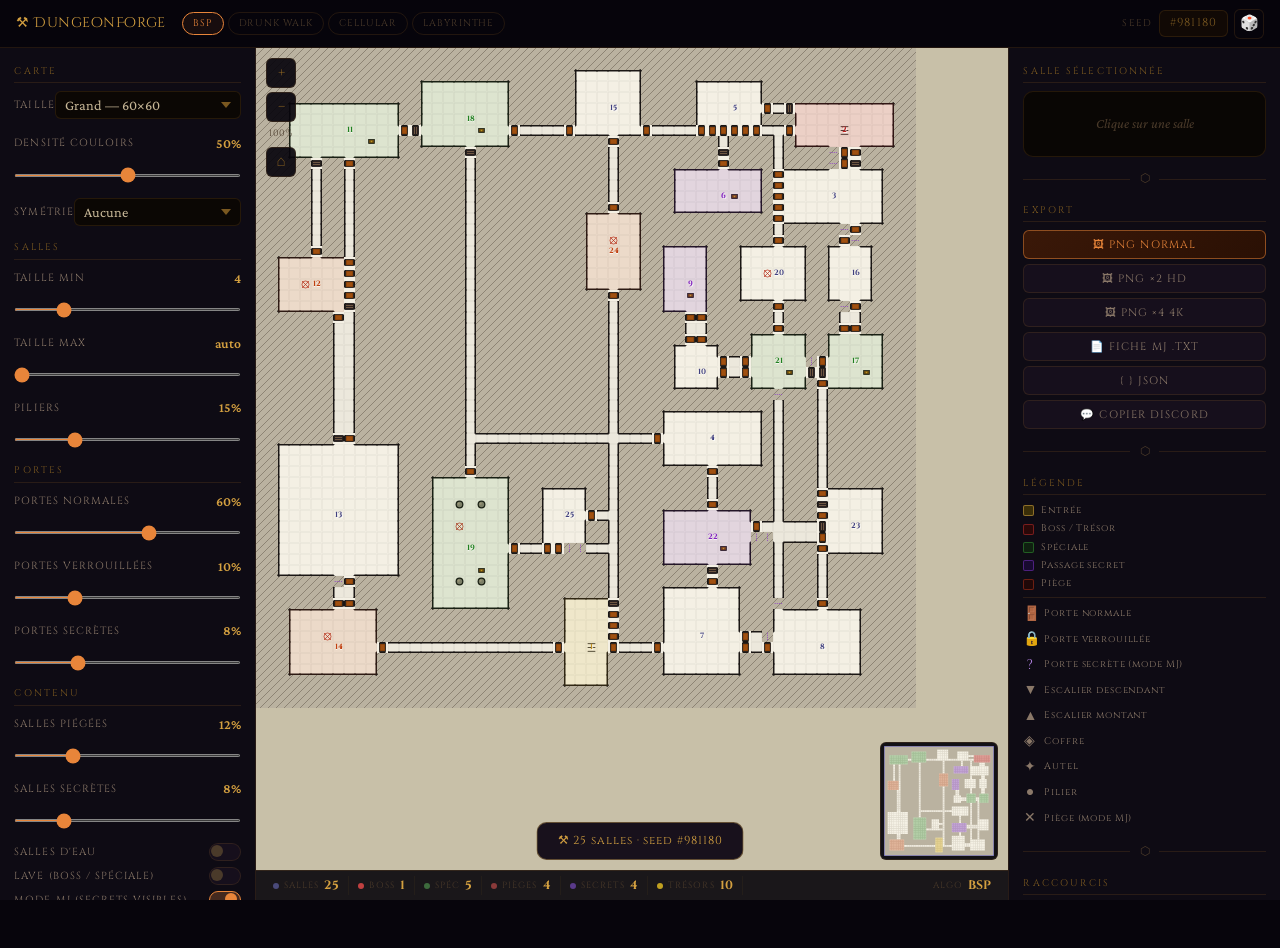
==== commit 6ebd7be9: "Add files via upload" ====
--- a/index.html
+++ b/index.html
@@ -137,6 +137,9 @@
       <button class="btn"        id="btn-grid" onclick="toggleGrid()">Grille</button>
       <button class="btn"        onclick="resetView()">⌂ Reset</button>
     </div>
+    <div class="btn-row" style="margin-top:5px">
+      <button class="btn btn-primary btn-full" id="btn-edit" onclick="toggleEditMode()">✏ Mode Édition</button>
+    </div>
 
     <div class="sep-rune" style="margin-top:.9rem"><span>Historique</span></div>
     <div id="hist"></div>
@@ -152,6 +155,30 @@
       <button class="mb" onclick="zoomOut()">−</button>
       <div class="zoom-pct" id="zoom-lbl">100%</div>
       <button class="mb" onclick="resetView()" style="margin-top:2px">⌂</button>
+    </div>
+
+    <!-- Edit toolbar — hidden until edit mode activated -->
+    <div class="edit-toolbar" id="edit-toolbar" style="display:none">
+      <span class="etool-lbl">Dessiner</span>
+      <button class="mb etool active" data-tool="floor"       onclick="setEditTool('floor',this)"       title="Sol (cliquer/glisser)">▦</button>
+      <button class="mb etool"        data-tool="corridor"    onclick="setEditTool('corridor',this)"    title="Couloir">╌</button>
+      <button class="mb etool"        data-tool="wall"        onclick="setEditTool('wall',this)"        title="Mur (effacer)">■</button>
+      <div class="etool-sep"></div>
+      <span class="etool-lbl">Portes</span>
+      <button class="mb etool"        data-tool="door"        onclick="setEditTool('door',this)"        title="Porte normale">🚪</button>
+      <button class="mb etool"        data-tool="door_locked" onclick="setEditTool('door_locked',this)" title="Porte verrouillée">🔒</button>
+      <button class="mb etool"        data-tool="door_secret" onclick="setEditTool('door_secret',this)" title="Porte secrète" style="font-family:'Cinzel',serif;font-size:.65rem">S</button>
+      <div class="etool-sep"></div>
+      <span class="etool-lbl">Décor</span>
+      <button class="mb etool"        data-tool="pillar"      onclick="setEditTool('pillar',this)"      title="Pilier">●</button>
+      <button class="mb etool"        data-tool="stairs_up"   onclick="setEditTool('stairs_up',this)"   title="Escalier montant">↑</button>
+      <button class="mb etool"        data-tool="stairs_down" onclick="setEditTool('stairs_down',this)" title="Escalier descendant">↓</button>
+      <div class="etool-sep"></div>
+      <span class="etool-lbl">Salles</span>
+      <button class="mb etool"        data-tool="room"        onclick="setEditTool('room',this)"        title="Nouvelle salle (glisser pour dessiner)">⬜</button>
+      <button class="mb etool"        data-tool="del_room"    onclick="setEditTool('del_room',this)"    title="Supprimer salle" style="color:#c04040">✕</button>
+      <div class="etool-sep"></div>
+      <button class="mb" onclick="toggleEditMode()" style="color:#5a8a3a;font-size:.7rem;width:auto;padding:0 8px" title="Terminer l'édition">✓ Fin</button>
     </div>
 
     <div class="mm-wrap" id="mm-wrap">
--- a/style.css
+++ b/style.css
@@ -27,7 +27,7 @@
 .app{display:grid;grid-template-columns:256px 1fr 272px;height:calc(100vh - 48px);margin-top:48px}
 .sidebar{background:var(--bg2);border-right:1px solid var(--border);overflow-y:auto;padding:1rem .9rem}
 .sidebar-right{background:var(--bg2);border-left:1px solid var(--border);overflow-y:auto;padding:1rem .9rem}
-.map-area{position:relative;background:#04030a;overflow:hidden;cursor:grab}
+.map-area{position:relative;background:#c8c0a8;overflow:hidden;cursor:grab}
 .map-area:active{cursor:grabbing}
 #mc{position:absolute;top:0;left:0;image-rendering:pixelated;transform-origin:0 0}
 
@@ -131,3 +131,24 @@
 .leg-ic{width:14px;text-align:center;display:inline-block;font-size:.88rem;flex-shrink:0}
 /* Shortcut row */
 .shortcut{font-family:'Crimson Pro',serif;font-size:.82rem;color:var(--textd)}
+
+/* ── Edit toolbar ── */
+.edit-toolbar{
+  position:absolute;top:10px;left:50%;transform:translateX(-50%);
+  z-index:25;
+  background:rgba(7,5,12,.96);
+  border:1px solid var(--borderb);
+  border-radius:var(--rl);
+  padding:5px 10px;
+  display:flex;align-items:center;gap:4px;
+  flex-wrap:wrap;
+  max-width:calc(100% - 80px);
+  box-shadow:0 4px 20px rgba(0,0,0,.5);
+}
+.etool-lbl{
+  font-family:'Cinzel',serif;font-size:.56rem;letter-spacing:.12em;
+  color:var(--gold3);text-transform:uppercase;white-space:nowrap;
+  padding:0 2px;
+}
+.etool-sep{width:1px;height:22px;background:var(--border);margin:0 2px;flex-shrink:0}
+.etool.active{border-color:var(--ember)!important;color:var(--ember)!important;background:rgba(232,133,58,.1)!important}
